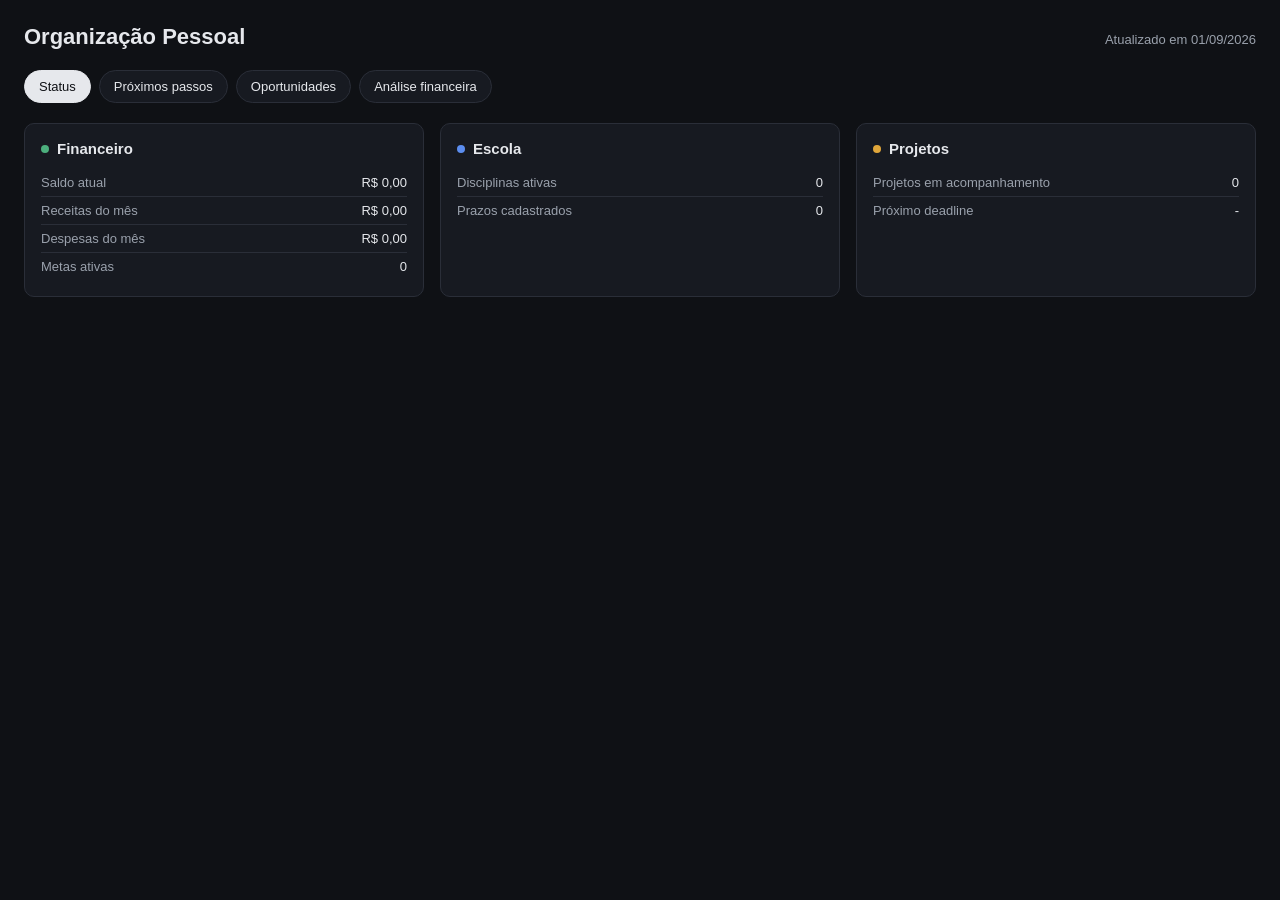
==== dashboard/index.html @ d6a21f71 "Add agente de organização pessoal (CLAUDE.md + dashboard estático) Cria as instruções do agente (fin" ====
<!doctype html>
<html lang="pt-BR">
<head>
  <meta charset="utf-8" />
  <meta name="viewport" content="width=device-width, initial-scale=1" />
  <title>Organização Pessoal - Luiz</title>
  <link rel="stylesheet" href="style.css" />
</head>
<body>
  <header>
    <h1>Organização Pessoal</h1>
    <div class="updated" id="updated"></div>
  </header>

  <nav id="views">
    <button data-view="status" class="active">Status</button>
    <button data-view="proximos">Próximos passos</button>
    <button data-view="oportunidades">Oportunidades</button>
    <button data-view="financeiro">Análise financeira</button>
  </nav>

  <div class="alerts" id="alerts"></div>
  <div id="content"></div>

  <script src="data.js"></script>
  <script src="app.js"></script>
</body>
</html>
---- dashboard/style.css ----
:root {
  --bg: #0f1115;
  --panel: #171a21;
  --panel-border: #2a2e38;
  --text: #e6e8ec;
  --text-dim: #9aa1ac;
  --accent-financeiro: #4caf7d;
  --accent-escola: #5b8def;
  --accent-projetos: #e0a63a;
  --accent-alert: #e05a4e;
  --radius: 10px;
}

* {
  box-sizing: border-box;
}

body {
  margin: 0;
  font-family: -apple-system, BlinkMacSystemFont, "Segoe UI", Roboto, sans-serif;
  background: var(--bg);
  color: var(--text);
  padding: 24px;
}

header {
  display: flex;
  justify-content: space-between;
  align-items: baseline;
  flex-wrap: wrap;
  gap: 12px;
  margin-bottom: 20px;
}

header h1 {
  margin: 0;
  font-size: 22px;
}

header .updated {
  color: var(--text-dim);
  font-size: 13px;
}

nav {
  display: flex;
  gap: 8px;
  margin-bottom: 20px;
  flex-wrap: wrap;
}

nav button {
  background: var(--panel);
  border: 1px solid var(--panel-border);
  color: var(--text);
  padding: 8px 14px;
  border-radius: 999px;
  cursor: pointer;
  font-size: 13px;
}

nav button.active {
  background: var(--text);
  color: var(--bg);
  border-color: var(--text);
}

.alerts {
  margin-bottom: 20px;
}

.alert {
  background: rgba(224, 90, 78, 0.12);
  border: 1px solid var(--accent-alert);
  color: var(--text);
  border-radius: var(--radius);
  padding: 10px 14px;
  margin-bottom: 8px;
  font-size: 14px;
}

.grid {
  display: grid;
  grid-template-columns: repeat(auto-fit, minmax(280px, 1fr));
  gap: 16px;
}

.card {
  background: var(--panel);
  border: 1px solid var(--panel-border);
  border-radius: var(--radius);
  padding: 16px;
}

.card h2 {
  margin: 0 0 12px;
  font-size: 15px;
  display: flex;
  align-items: center;
  gap: 8px;
}

.dot {
  width: 8px;
  height: 8px;
  border-radius: 50%;
  display: inline-block;
}

.dot.financeiro { background: var(--accent-financeiro); }
.dot.escola { background: var(--accent-escola); }
.dot.projetos { background: var(--accent-projetos); }

.stat-row {
  display: flex;
  justify-content: space-between;
  font-size: 13px;
  padding: 6px 0;
  border-bottom: 1px solid var(--panel-border);
}

.stat-row:last-child {
  border-bottom: none;
}

.stat-row .label {
  color: var(--text-dim);
}

.bar-bg {
  background: var(--panel-border);
  border-radius: 6px;
  height: 8px;
  overflow: hidden;
  margin-top: 6px;
}

.bar-fill {
  height: 100%;
  border-radius: 6px;
}

.bar-fill.financeiro { background: var(--accent-financeiro); }
.bar-fill.escola { background: var(--accent-escola); }
.bar-fill.projetos { background: var(--accent-projetos); }

.empty {
  color: var(--text-dim);
  font-size: 13px;
  font-style: italic;
}

.list {
  list-style: none;
  margin: 0;
  padding: 0;
}

.list li {
  font-size: 13px;
  padding: 6px 0;
  border-bottom: 1px solid var(--panel-border);
  display: flex;
  justify-content: space-between;
  gap: 8px;
}

.list li:last-child {
  border-bottom: none;
}

.list li .date {
  color: var(--text-dim);
  white-space: nowrap;
}

.badge {
  font-size: 11px;
  padding: 2px 8px;
  border-radius: 999px;
  background: var(--panel-border);
  color: var(--text-dim);
}
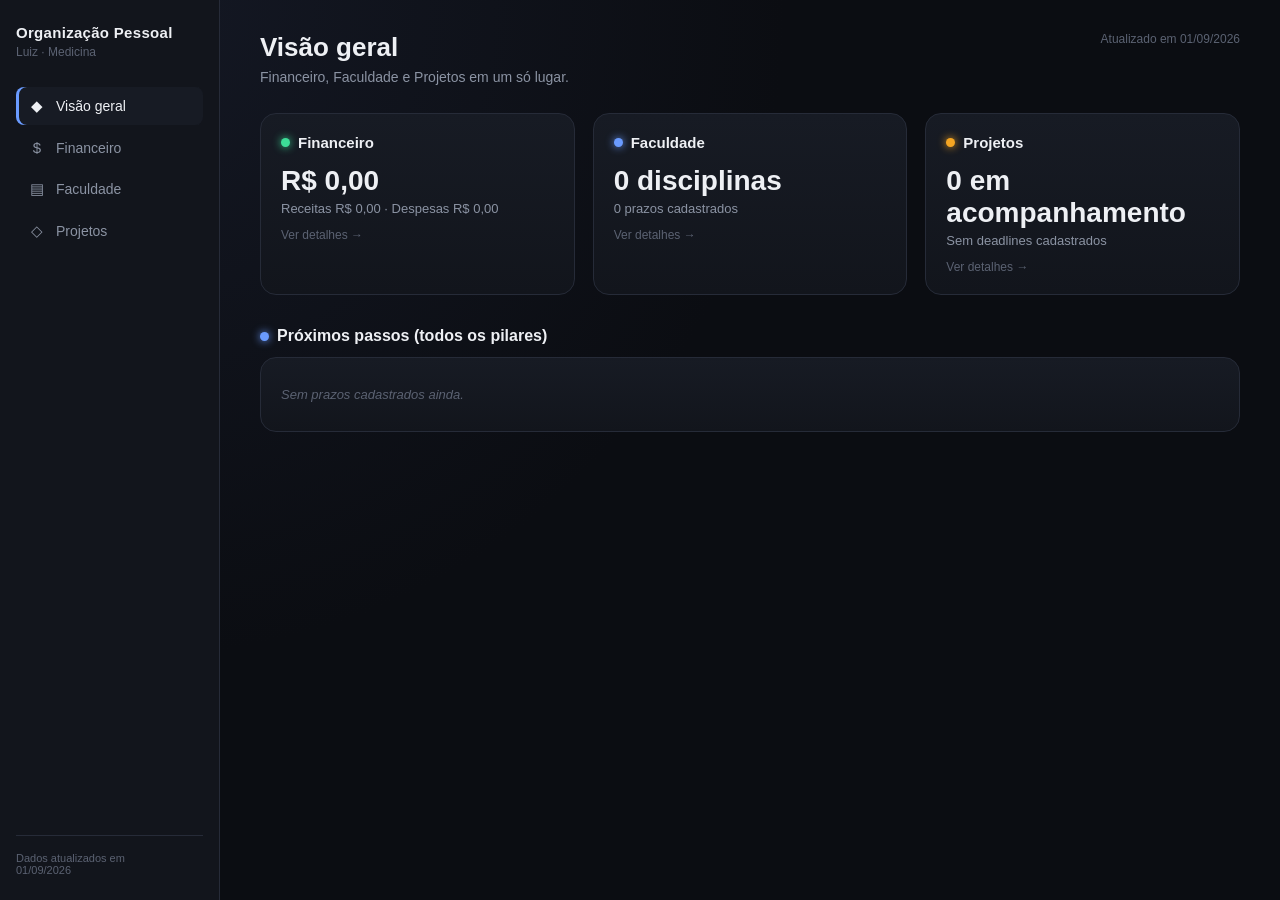
==== commit fe40a231: "Reformular dashboard: multi-página, planilha financeira e integração Google - Renomeia pilar "Escola" ====
--- a/dashboard/index.html
+++ b/dashboard/index.html
@@ -4,25 +4,96 @@
   <meta charset="utf-8" />
   <meta name="viewport" content="width=device-width, initial-scale=1" />
   <title>Organização Pessoal - Luiz</title>
-  <link rel="stylesheet" href="style.css" />
+  <link rel="stylesheet" href="shared.css" />
 </head>
 <body>
-  <header>
-    <h1>Organização Pessoal</h1>
-    <div class="updated" id="updated"></div>
-  </header>
+  <nav class="sidebar" id="sidebar"></nav>
 
-  <nav id="views">
-    <button data-view="status" class="active">Status</button>
-    <button data-view="proximos">Próximos passos</button>
-    <button data-view="oportunidades">Oportunidades</button>
-    <button data-view="financeiro">Análise financeira</button>
-  </nav>
+  <main class="main">
+    <div class="page-header">
+      <div>
+        <h1>Visão geral</h1>
+        <p class="subtitle">Financeiro, Faculdade e Projetos em um só lugar.</p>
+      </div>
+      <div class="updated" id="updated"></div>
+    </div>
 
-  <div class="alerts" id="alerts"></div>
-  <div id="content"></div>
+    <div id="alerts"></div>
+
+    <div class="grid" id="link-cards"></div>
+
+    <div class="section" style="margin-top:32px;">
+      <div class="section-title"><span class="dot faculdade"></span>Próximos passos (todos os pilares)</div>
+      <div class="card">
+        <ul class="list" id="proximos-list"></ul>
+      </div>
+    </div>
+  </main>
 
   <script src="data.js"></script>
-  <script src="app.js"></script>
+  <script src="shared.js"></script>
+  <script>
+    renderSidebar("home");
+    document.getElementById("updated").textContent = `Atualizado em ${formatDate(DATA.atualizadoEm)}`;
+    renderAlerts("alerts");
+
+    const receitas = sum(DATA.financeiro.receitasMes, "valor");
+    const despesas = sum(DATA.financeiro.despesasMes, "valor");
+    const proximoDeadlineProjeto = DATA.projetos
+      .filter((p) => p.deadline)
+      .sort((a, b) => a.deadline.localeCompare(b.deadline))[0];
+
+    const cards = [
+      {
+        href: "financeiro.html",
+        dot: "financeiro",
+        title: "Financeiro",
+        stat: formatCurrency(DATA.financeiro.saldoAtual),
+        detail: `Receitas ${formatCurrency(receitas)} · Despesas ${formatCurrency(despesas)}`,
+      },
+      {
+        href: "faculdade.html",
+        dot: "faculdade",
+        title: "Faculdade",
+        stat: `${DATA.faculdade.disciplinas.length} disciplinas`,
+        detail: `${DATA.faculdade.prazos.length} prazos cadastrados`,
+      },
+      {
+        href: "projetos.html",
+        dot: "projetos",
+        title: "Projetos",
+        stat: `${DATA.projetos.length} em acompanhamento`,
+        detail: proximoDeadlineProjeto
+          ? `Próximo deadline: ${formatDate(proximoDeadlineProjeto.deadline)}`
+          : "Sem deadlines cadastrados",
+      },
+    ];
+
+    const grid = document.getElementById("link-cards");
+    cards.forEach((c) => {
+      const a = document.createElement("a");
+      a.href = c.href;
+      a.className = "card link-card";
+      a.innerHTML = `
+        <h2><span class="dot ${c.dot}"></span>${c.title}</h2>
+        <div class="big-stat">${c.stat}</div>
+        <div class="stat-row" style="border:none; padding:0;"><span class="label">${c.detail}</span></div>
+        <div class="go" style="margin-top:12px;">Ver detalhes →</div>
+      `;
+      grid.appendChild(a);
+    });
+
+    const proximosList = document.getElementById("proximos-list");
+    const proximos = collectDeadlines();
+    if (proximos.length === 0) {
+      proximosList.innerHTML = `<li class="empty">Sem prazos cadastrados ainda.</li>`;
+    } else {
+      proximos.slice(0, 8).forEach((item) => {
+        const li = document.createElement("li");
+        li.innerHTML = `<span><span class="badge ${item.area}">${item.area}</span> ${item.desc}</span><span class="date">${formatDate(item.data)}</span>`;
+        proximosList.appendChild(li);
+      });
+    }
+  </script>
 </body>
 </html>
--- a/dashboard/shared.css
+++ b/dashboard/shared.css
@@ -0,0 +1,454 @@
+:root {
+  --bg: #0b0d12;
+  --bg-elevated: #12151c;
+  --panel: #171b24;
+  --panel-hover: #1d222d;
+  --border: #262b38;
+  --text: #eef0f4;
+  --text-dim: #8b93a3;
+  --text-faint: #5b6272;
+
+  --financeiro: #3ddc97;
+  --financeiro-soft: rgba(61, 220, 151, 0.12);
+  --faculdade: #6a9bff;
+  --faculdade-soft: rgba(106, 155, 255, 0.12);
+  --projetos: #f5a623;
+  --projetos-soft: rgba(245, 166, 35, 0.12);
+  --alert: #ff6b6b;
+  --alert-soft: rgba(255, 107, 107, 0.12);
+
+  --radius-lg: 16px;
+  --radius-md: 12px;
+  --radius-sm: 8px;
+  --sidebar-w: 220px;
+}
+
+* {
+  box-sizing: border-box;
+}
+
+html, body {
+  margin: 0;
+  padding: 0;
+}
+
+body {
+  font-family: "Inter", -apple-system, BlinkMacSystemFont, "Segoe UI", Roboto, sans-serif;
+  background: radial-gradient(circle at 10% 0%, #141824 0%, var(--bg) 45%);
+  color: var(--text);
+  min-height: 100vh;
+  display: flex;
+}
+
+/* Sidebar */
+.sidebar {
+  width: var(--sidebar-w);
+  flex-shrink: 0;
+  background: var(--bg-elevated);
+  border-right: 1px solid var(--border);
+  padding: 24px 16px;
+  position: sticky;
+  top: 0;
+  height: 100vh;
+  display: flex;
+  flex-direction: column;
+}
+
+.brand {
+  font-size: 15px;
+  font-weight: 700;
+  letter-spacing: 0.02em;
+  margin-bottom: 4px;
+}
+
+.brand-sub {
+  font-size: 12px;
+  color: var(--text-faint);
+  margin-bottom: 28px;
+}
+
+.nav-item {
+  display: flex;
+  align-items: center;
+  gap: 10px;
+  padding: 10px 12px;
+  border-radius: var(--radius-sm);
+  color: var(--text-dim);
+  text-decoration: none;
+  font-size: 14px;
+  font-weight: 500;
+  margin-bottom: 4px;
+  transition: background 0.15s, color 0.15s;
+}
+
+.nav-item:hover {
+  background: var(--panel-hover);
+  color: var(--text);
+}
+
+.nav-item.active {
+  background: var(--panel);
+  color: var(--text);
+  box-shadow: inset 3px 0 0 var(--accent, var(--faculdade));
+}
+
+.nav-icon {
+  width: 18px;
+  text-align: center;
+  font-size: 15px;
+}
+
+.sidebar-footer {
+  margin-top: auto;
+  font-size: 11px;
+  color: var(--text-faint);
+  padding-top: 16px;
+  border-top: 1px solid var(--border);
+}
+
+/* Main content */
+.main {
+  flex: 1;
+  padding: 32px 40px;
+  max-width: 1200px;
+}
+
+.page-header {
+  display: flex;
+  justify-content: space-between;
+  align-items: flex-start;
+  flex-wrap: wrap;
+  gap: 12px;
+  margin-bottom: 28px;
+}
+
+.page-header h1 {
+  margin: 0 0 6px;
+  font-size: 26px;
+  font-weight: 700;
+}
+
+.page-header .subtitle {
+  color: var(--text-dim);
+  font-size: 14px;
+  margin: 0;
+}
+
+.updated {
+  color: var(--text-faint);
+  font-size: 12px;
+}
+
+/* Alerts */
+.alert {
+  background: var(--alert-soft);
+  border: 1px solid var(--alert);
+  color: var(--text);
+  border-radius: var(--radius-md);
+  padding: 12px 16px;
+  margin-bottom: 10px;
+  font-size: 14px;
+  display: flex;
+  align-items: center;
+  gap: 8px;
+}
+
+/* Grid & Cards */
+.grid {
+  display: grid;
+  grid-template-columns: repeat(auto-fit, minmax(280px, 1fr));
+  gap: 18px;
+}
+
+.card {
+  background: linear-gradient(180deg, var(--panel) 0%, var(--bg-elevated) 100%);
+  border: 1px solid var(--border);
+  border-radius: var(--radius-lg);
+  padding: 20px;
+}
+
+.card h2 {
+  margin: 0 0 14px;
+  font-size: 15px;
+  font-weight: 600;
+  display: flex;
+  align-items: center;
+  gap: 8px;
+}
+
+.dot {
+  width: 9px;
+  height: 9px;
+  border-radius: 50%;
+  display: inline-block;
+  box-shadow: 0 0 8px currentColor;
+}
+
+.dot.financeiro { background: var(--financeiro); color: var(--financeiro); }
+.dot.faculdade { background: var(--faculdade); color: var(--faculdade); }
+.dot.projetos { background: var(--projetos); color: var(--projetos); }
+
+/* Link card (home page area shortcuts) */
+.link-card {
+  display: block;
+  text-decoration: none;
+  color: inherit;
+  transition: transform 0.15s, border-color 0.15s;
+}
+
+.link-card:hover {
+  transform: translateY(-2px);
+  border-color: var(--text-faint);
+}
+
+.link-card .big-stat {
+  font-size: 28px;
+  font-weight: 700;
+  margin: 4px 0;
+}
+
+.link-card .go {
+  font-size: 12px;
+  color: var(--text-faint);
+}
+
+/* Rows / stats */
+.stat-row {
+  display: flex;
+  justify-content: space-between;
+  font-size: 13px;
+  padding: 8px 0;
+  border-bottom: 1px solid var(--border);
+}
+
+.stat-row:last-child {
+  border-bottom: none;
+}
+
+.stat-row .label {
+  color: var(--text-dim);
+}
+
+.stat-row .value {
+  font-weight: 600;
+}
+
+.bar-bg {
+  background: var(--border);
+  border-radius: 6px;
+  height: 8px;
+  overflow: hidden;
+  margin-top: 6px;
+}
+
+.bar-fill {
+  height: 100%;
+  border-radius: 6px;
+}
+
+.bar-fill.financeiro { background: var(--financeiro); }
+.bar-fill.faculdade { background: var(--faculdade); }
+.bar-fill.projetos { background: var(--projetos); }
+
+.empty {
+  color: var(--text-faint);
+  font-size: 13px;
+  font-style: italic;
+  padding: 8px 0;
+}
+
+.list {
+  list-style: none;
+  margin: 0;
+  padding: 0;
+}
+
+.list li {
+  font-size: 13px;
+  padding: 9px 0;
+  border-bottom: 1px solid var(--border);
+  display: flex;
+  justify-content: space-between;
+  align-items: center;
+  gap: 8px;
+}
+
+.list li:last-child {
+  border-bottom: none;
+}
+
+.list li .date {
+  color: var(--text-faint);
+  white-space: nowrap;
+  font-size: 12px;
+}
+
+.badge {
+  font-size: 10px;
+  padding: 3px 9px;
+  border-radius: 999px;
+  background: var(--border);
+  color: var(--text-dim);
+  font-weight: 600;
+  text-transform: uppercase;
+  letter-spacing: 0.03em;
+}
+
+.badge.financeiro { background: var(--financeiro-soft); color: var(--financeiro); }
+.badge.faculdade { background: var(--faculdade-soft); color: var(--faculdade); }
+.badge.projetos { background: var(--projetos-soft); color: var(--projetos); }
+
+/* Buttons */
+.btn {
+  border: 1px solid var(--border);
+  background: var(--panel);
+  color: var(--text);
+  padding: 8px 14px;
+  border-radius: var(--radius-sm);
+  font-size: 13px;
+  font-weight: 600;
+  cursor: pointer;
+  transition: background 0.15s;
+}
+
+.btn:hover {
+  background: var(--panel-hover);
+}
+
+.btn.primary {
+  background: var(--faculdade);
+  border-color: var(--faculdade);
+  color: #0b0d12;
+}
+
+.btn.primary:hover {
+  filter: brightness(1.08);
+}
+
+.btn.danger {
+  color: var(--alert);
+  border-color: var(--alert);
+  background: transparent;
+}
+
+.btn-row {
+  display: flex;
+  gap: 8px;
+  flex-wrap: wrap;
+  margin-bottom: 16px;
+}
+
+/* Table (planilha) */
+.table-wrap {
+  overflow-x: auto;
+  border: 1px solid var(--border);
+  border-radius: var(--radius-md);
+}
+
+table.sheet {
+  width: 100%;
+  border-collapse: collapse;
+  font-size: 13px;
+}
+
+table.sheet th {
+  text-align: left;
+  background: var(--bg-elevated);
+  color: var(--text-dim);
+  font-weight: 600;
+  padding: 10px 12px;
+  border-bottom: 1px solid var(--border);
+  white-space: nowrap;
+}
+
+table.sheet td {
+  padding: 6px 8px;
+  border-bottom: 1px solid var(--border);
+  vertical-align: middle;
+}
+
+table.sheet tr:last-child td {
+  border-bottom: none;
+}
+
+table.sheet input,
+table.sheet select {
+  width: 100%;
+  min-width: 100px;
+  background: transparent;
+  border: 1px solid transparent;
+  color: var(--text);
+  padding: 6px 8px;
+  border-radius: var(--radius-sm);
+  font-size: 13px;
+  font-family: inherit;
+}
+
+table.sheet td:nth-child(1) input { min-width: 130px; }
+table.sheet td:nth-child(7) input { min-width: 90px; }
+
+table.sheet input:hover,
+table.sheet select:hover,
+table.sheet input:focus,
+table.sheet select:focus {
+  border-color: var(--border);
+  background: var(--bg-elevated);
+  outline: none;
+}
+
+.row-remove {
+  background: none;
+  border: none;
+  color: var(--text-faint);
+  cursor: pointer;
+  font-size: 15px;
+  padding: 4px 8px;
+}
+
+.row-remove:hover {
+  color: var(--alert);
+}
+
+.totals-row td {
+  font-weight: 700;
+  background: var(--bg-elevated);
+}
+
+.section {
+  margin-bottom: 32px;
+}
+
+.section-title {
+  font-size: 16px;
+  font-weight: 700;
+  margin: 0 0 12px;
+  display: flex;
+  align-items: center;
+  gap: 8px;
+}
+
+.two-col {
+  display: grid;
+  grid-template-columns: 1fr 1fr;
+  gap: 18px;
+}
+
+@media (max-width: 900px) {
+  .two-col { grid-template-columns: 1fr; }
+  body { flex-direction: column; }
+  .sidebar { width: 100%; height: auto; position: relative; }
+  .main { padding: 20px; }
+}
+
+.google-status {
+  font-size: 12px;
+  color: var(--text-faint);
+  display: flex;
+  align-items: center;
+  gap: 6px;
+  margin-bottom: 12px;
+}
+
+.google-status.connected {
+  color: var(--financeiro);
+}
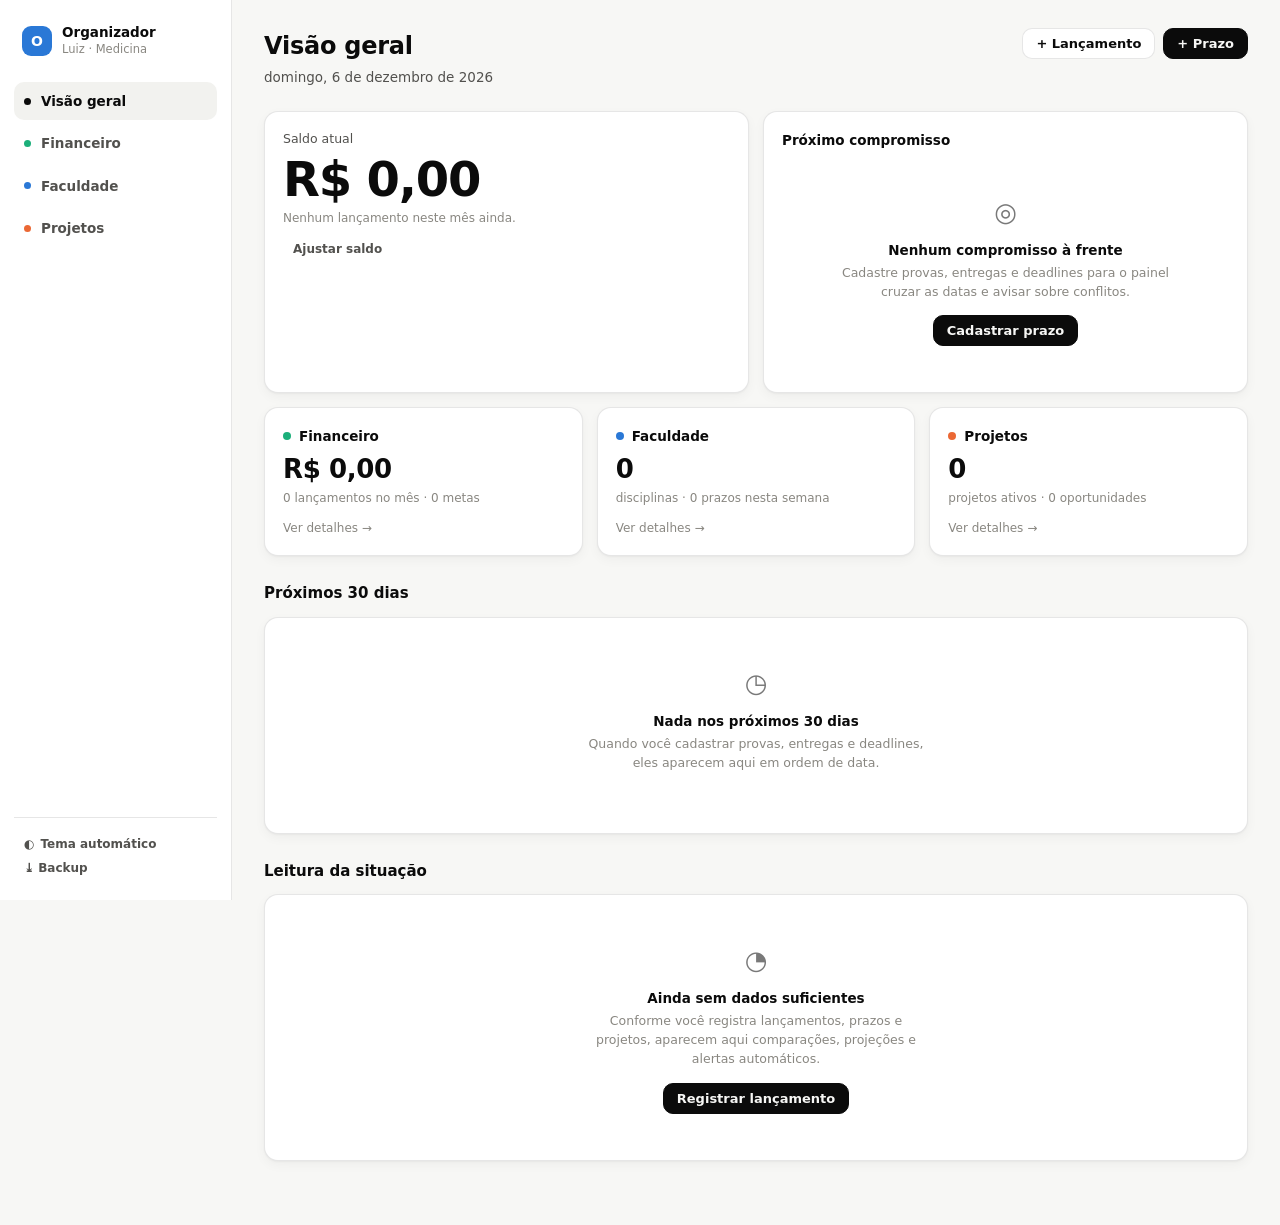
==== commit 9d2273c3: "Repaginar o painel: cadastro pela interface, novo visual e alertas automáticos O painel exigia edita" ====
--- a/dashboard/index.html
+++ b/dashboard/index.html
@@ -3,97 +3,66 @@
 <head>
   <meta charset="utf-8" />
   <meta name="viewport" content="width=device-width, initial-scale=1" />
-  <title>Organização Pessoal - Luiz</title>
-  <link rel="stylesheet" href="shared.css" />
+  <title>Visão geral · Organizador</title>
+  <link rel="stylesheet" href="theme.css" />
 </head>
 <body>
-  <nav class="sidebar" id="sidebar"></nav>
+  <div class="app">
+    <nav class="sidebar" id="sidebar"></nav>
+    <main class="main">
+      <div class="wrap">
+        <header class="topbar">
+          <div>
+            <h1>Visão geral</h1>
+            <p class="sub" id="sub-hoje"></p>
+          </div>
+          <div class="topbar-actions">
+            <button class="btn" id="btn-lancamento">+ Lançamento</button>
+            <button class="btn primary" id="btn-prazo">+ Prazo</button>
+          </div>
+        </header>
 
-  <main class="main">
-    <div class="page-header">
-      <div>
-        <h1>Visão geral</h1>
-        <p class="subtitle">Financeiro, Faculdade e Projetos em um só lugar.</p>
+        <div id="avisos"></div>
+
+        <div class="grid g2" style="margin-bottom:14px;">
+          <section class="card">
+            <div class="stat-label">Saldo atual</div>
+            <div class="hero-value num" id="hero-saldo">—</div>
+            <div class="stat-sub" id="hero-detalhe"></div>
+            <button class="btn ghost sm" id="btn-saldo" style="margin-top:10px;">Ajustar saldo</button>
+          </section>
+
+          <section class="card">
+            <div class="card-head">
+              <h2 class="card-title">Próximo compromisso</h2>
+            </div>
+            <div id="proximo"></div>
+          </section>
+        </div>
+
+        <div class="grid g3" id="pilares"></div>
+
+        <section class="section">
+          <div class="section-head">
+            <h2 class="section-title">Próximos 30 dias</h2>
+            <span class="card-note" id="agenda-resumo"></span>
+          </div>
+          <div class="card"><div id="agenda"></div></div>
+        </section>
+
+        <section class="section">
+          <div class="section-head">
+            <h2 class="section-title">Leitura da situação</h2>
+          </div>
+          <div class="grid g-auto" id="insights"></div>
+        </section>
       </div>
-      <div class="updated" id="updated"></div>
-    </div>
-
-    <div id="alerts"></div>
-
-    <div class="grid" id="link-cards"></div>
-
-    <div class="section" style="margin-top:32px;">
-      <div class="section-title"><span class="dot faculdade"></span>Próximos passos (todos os pilares)</div>
-      <div class="card">
-        <ul class="list" id="proximos-list"></ul>
-      </div>
-    </div>
-  </main>
+    </main>
+  </div>
 
   <script src="data.js"></script>
-  <script src="shared.js"></script>
-  <script>
-    renderSidebar("home");
-    document.getElementById("updated").textContent = `Atualizado em ${formatDate(DATA.atualizadoEm)}`;
-    renderAlerts("alerts");
-
-    const receitas = sum(DATA.financeiro.receitasMes, "valor");
-    const despesas = sum(DATA.financeiro.despesasMes, "valor");
-    const proximoDeadlineProjeto = DATA.projetos
-      .filter((p) => p.deadline)
-      .sort((a, b) => a.deadline.localeCompare(b.deadline))[0];
-
-    const cards = [
-      {
-        href: "financeiro.html",
-        dot: "financeiro",
-        title: "Financeiro",
-        stat: formatCurrency(DATA.financeiro.saldoAtual),
-        detail: `Receitas ${formatCurrency(receitas)} · Despesas ${formatCurrency(despesas)}`,
-      },
-      {
-        href: "faculdade.html",
-        dot: "faculdade",
-        title: "Faculdade",
-        stat: `${DATA.faculdade.disciplinas.length} disciplinas`,
-        detail: `${DATA.faculdade.prazos.length} prazos cadastrados`,
-      },
-      {
-        href: "projetos.html",
-        dot: "projetos",
-        title: "Projetos",
-        stat: `${DATA.projetos.length} em acompanhamento`,
-        detail: proximoDeadlineProjeto
-          ? `Próximo deadline: ${formatDate(proximoDeadlineProjeto.deadline)}`
-          : "Sem deadlines cadastrados",
-      },
-    ];
-
-    const grid = document.getElementById("link-cards");
-    cards.forEach((c) => {
-      const a = document.createElement("a");
-      a.href = c.href;
-      a.className = "card link-card";
-      a.innerHTML = `
-        <h2><span class="dot ${c.dot}"></span>${c.title}</h2>
-        <div class="big-stat">${c.stat}</div>
-        <div class="stat-row" style="border:none; padding:0;"><span class="label">${c.detail}</span></div>
-        <div class="go" style="margin-top:12px;">Ver detalhes →</div>
-      `;
-      grid.appendChild(a);
-    });
-
-    const proximosList = document.getElementById("proximos-list");
-    const proximos = collectDeadlines();
-    if (proximos.length === 0) {
-      proximosList.innerHTML = `<li class="empty">Sem prazos cadastrados ainda.</li>`;
-    } else {
-      proximos.slice(0, 8).forEach((item) => {
-        const li = document.createElement("li");
-        li.innerHTML = `<span><span class="badge ${item.area}">${item.area}</span> ${item.desc}</span><span class="date">${formatDate(item.data)}</span>`;
-        proximosList.appendChild(li);
-      });
-    }
-  </script>
+  <script src="store.js"></script>
+  <script src="ui.js"></script>
+  <script src="home.js"></script>
 </body>
 </html>
--- a/dashboard/theme.css
+++ b/dashboard/theme.css
@@ -0,0 +1,641 @@
+/* ===========================================================================
+   Organizador Pessoal — design system
+   Tema claro por padrão, escuro via [data-theme="dark"] ou preferência do SO.
+   Cores de dados: paleta categórica validada (CVD-safe) — ver README.
+   =========================================================================== */
+
+:root {
+  color-scheme: light;
+
+  /* Superfícies e tinta */
+  --page: #f7f7f5;
+  --surface: #ffffff;
+  --surface-2: #f2f2ef;
+  --surface-3: #ebebe7;
+  --border: rgba(11, 11, 11, 0.10);
+  --border-strong: rgba(11, 11, 11, 0.18);
+  --ink: #0b0b0b;
+  --ink-2: #52514e;
+  --ink-muted: #898781;
+
+  /* Séries categóricas (identidade dos pilares) */
+  --s-faculdade: #2a78d6;
+  --s-projetos: #eb6834;
+  --s-financeiro: #1baf7a;
+  --s-faculdade-wash: rgba(42, 120, 214, 0.10);
+  --s-projetos-wash: rgba(235, 104, 52, 0.10);
+  --s-financeiro-wash: rgba(27, 175, 122, 0.10);
+
+  /* Status (reservado — nunca usado como série) */
+  --st-good: #0ca30c;
+  --st-warning: #fab219;
+  --st-serious: #ec835a;
+  --st-critical: #d03b3b;
+  --st-good-wash: rgba(12, 163, 12, 0.10);
+  --st-warning-wash: rgba(250, 178, 25, 0.14);
+  --st-critical-wash: rgba(208, 59, 59, 0.10);
+  --success-text: #006300;
+
+  /* Chrome de gráfico */
+  --grid: #e1e0d9;
+  --axis: #c3c2b7;
+  --track: #e8e8e4;
+
+  --r-lg: 14px;
+  --r-md: 10px;
+  --r-sm: 7px;
+  --shadow: 0 1px 2px rgba(11, 11, 11, 0.04), 0 4px 12px rgba(11, 11, 11, 0.04);
+  --shadow-pop: 0 8px 32px rgba(11, 11, 11, 0.16);
+  --sidebar-w: 232px;
+  --font: system-ui, -apple-system, "Segoe UI", Roboto, sans-serif;
+}
+
+@media (prefers-color-scheme: dark) {
+  :root:where(:not([data-theme="light"])) {
+    color-scheme: dark;
+    --page: #0e0f11;
+    --surface: #161719;
+    --surface-2: #1d1f22;
+    --surface-3: #24262a;
+    --border: rgba(255, 255, 255, 0.10);
+    --border-strong: rgba(255, 255, 255, 0.20);
+    --ink: #ffffff;
+    --ink-2: #c3c2b7;
+    --ink-muted: #898781;
+
+    --s-faculdade: #3987e5;
+    --s-projetos: #d95926;
+    --s-financeiro: #199e70;
+    --s-faculdade-wash: rgba(57, 135, 229, 0.16);
+    --s-projetos-wash: rgba(217, 89, 38, 0.16);
+    --s-financeiro-wash: rgba(25, 158, 112, 0.16);
+
+    --st-good-wash: rgba(12, 163, 12, 0.16);
+    --st-warning-wash: rgba(250, 178, 25, 0.16);
+    --st-critical-wash: rgba(208, 59, 59, 0.16);
+    --success-text: #0ca30c;
+
+    --grid: #2c2c2a;
+    --axis: #383835;
+    --track: #26282b;
+    --shadow: 0 1px 2px rgba(0, 0, 0, 0.3), 0 4px 12px rgba(0, 0, 0, 0.24);
+    --shadow-pop: 0 8px 32px rgba(0, 0, 0, 0.5);
+  }
+}
+
+:root[data-theme="dark"] {
+  color-scheme: dark;
+  --page: #0e0f11;
+  --surface: #161719;
+  --surface-2: #1d1f22;
+  --surface-3: #24262a;
+  --border: rgba(255, 255, 255, 0.10);
+  --border-strong: rgba(255, 255, 255, 0.20);
+  --ink: #ffffff;
+  --ink-2: #c3c2b7;
+  --ink-muted: #898781;
+
+  --s-faculdade: #3987e5;
+  --s-projetos: #d95926;
+  --s-financeiro: #199e70;
+  --s-faculdade-wash: rgba(57, 135, 229, 0.16);
+  --s-projetos-wash: rgba(217, 89, 38, 0.16);
+  --s-financeiro-wash: rgba(25, 158, 112, 0.16);
+
+  --st-good-wash: rgba(12, 163, 12, 0.16);
+  --st-warning-wash: rgba(250, 178, 25, 0.16);
+  --st-critical-wash: rgba(208, 59, 59, 0.16);
+  --success-text: #0ca30c;
+
+  --grid: #2c2c2a;
+  --axis: #383835;
+  --track: #26282b;
+  --shadow: 0 1px 2px rgba(0, 0, 0, 0.3), 0 4px 12px rgba(0, 0, 0, 0.24);
+  --shadow-pop: 0 8px 32px rgba(0, 0, 0, 0.5);
+}
+
+* { box-sizing: border-box; }
+
+html, body { margin: 0; padding: 0; }
+
+body {
+  font-family: var(--font);
+  background: var(--page);
+  color: var(--ink);
+  min-height: 100vh;
+  font-size: 14px;
+  line-height: 1.5;
+  -webkit-font-smoothing: antialiased;
+}
+
+a { color: inherit; }
+
+.app { display: flex; min-height: 100vh; }
+
+/* ------------------------------- Sidebar -------------------------------- */
+
+.sidebar {
+  width: var(--sidebar-w);
+  flex-shrink: 0;
+  background: var(--surface);
+  border-right: 1px solid var(--border);
+  padding: 20px 14px;
+  position: sticky;
+  top: 0;
+  height: 100vh;
+  display: flex;
+  flex-direction: column;
+  gap: 4px;
+}
+
+.brand {
+  display: flex;
+  align-items: center;
+  gap: 10px;
+  padding: 4px 8px 20px;
+}
+
+.brand-mark {
+  width: 30px;
+  height: 30px;
+  border-radius: 9px;
+  background: var(--s-faculdade);
+  color: #fff;
+  display: grid;
+  place-items: center;
+  font-weight: 700;
+  font-size: 14px;
+  flex-shrink: 0;
+}
+
+.brand-name { font-size: 13.5px; font-weight: 650; line-height: 1.25; }
+.brand-sub { font-size: 11.5px; color: var(--ink-muted); }
+
+.nav-item {
+  display: flex;
+  align-items: center;
+  gap: 10px;
+  padding: 9px 10px;
+  border-radius: var(--r-md);
+  color: var(--ink-2);
+  text-decoration: none;
+  font-size: 13.5px;
+  font-weight: 550;
+  transition: background 0.12s, color 0.12s;
+}
+
+.nav-item:hover { background: var(--surface-2); color: var(--ink); }
+
+.nav-item.active { background: var(--surface-2); color: var(--ink); font-weight: 650; }
+
+.nav-swatch {
+  width: 7px;
+  height: 7px;
+  border-radius: 50%;
+  background: var(--ink-muted);
+  flex-shrink: 0;
+}
+
+.nav-item.active .nav-swatch { background: var(--accent, var(--ink)); }
+.nav-swatch.faculdade { background: var(--s-faculdade); }
+.nav-swatch.projetos { background: var(--s-projetos); }
+.nav-swatch.financeiro { background: var(--s-financeiro); }
+
+.nav-count {
+  margin-left: auto;
+  font-size: 11px;
+  font-weight: 650;
+  color: var(--ink-muted);
+  background: var(--surface-3);
+  border-radius: 999px;
+  padding: 1px 7px;
+  font-variant-numeric: tabular-nums;
+}
+
+.nav-count.alert { background: var(--st-critical-wash); color: var(--st-critical); }
+
+.sidebar-foot { margin-top: auto; padding-top: 14px; border-top: 1px solid var(--border); }
+
+/* -------------------------------- Main ---------------------------------- */
+
+.main { flex: 1; min-width: 0; padding: 28px 32px 64px; }
+.wrap { max-width: 1160px; margin: 0 auto; }
+
+.topbar {
+  display: flex;
+  justify-content: space-between;
+  align-items: flex-start;
+  gap: 16px;
+  flex-wrap: wrap;
+  margin-bottom: 24px;
+}
+
+.topbar h1 { margin: 0; font-size: 24px; font-weight: 680; letter-spacing: -0.01em; }
+.topbar .sub { margin: 3px 0 0; color: var(--ink-2); font-size: 13.5px; }
+.topbar-actions { display: flex; gap: 8px; align-items: center; flex-wrap: wrap; }
+
+/* ------------------------------- Buttons -------------------------------- */
+
+.btn {
+  border: 1px solid var(--border);
+  background: var(--surface);
+  color: var(--ink);
+  padding: 7px 13px;
+  border-radius: var(--r-md);
+  font-size: 13px;
+  font-weight: 600;
+  font-family: var(--font);
+  cursor: pointer;
+  display: inline-flex;
+  align-items: center;
+  gap: 6px;
+  transition: background 0.12s, border-color 0.12s;
+  white-space: nowrap;
+}
+
+.btn:hover { background: var(--surface-2); border-color: var(--border-strong); }
+
+.btn.primary { background: var(--ink); color: var(--page); border-color: var(--ink); }
+.btn.primary:hover { opacity: 0.88; background: var(--ink); }
+
+.btn.ghost { background: transparent; border-color: transparent; color: var(--ink-2); }
+.btn.ghost:hover { background: var(--surface-2); color: var(--ink); }
+
+.btn.danger { color: var(--st-critical); border-color: var(--border); background: transparent; }
+.btn.danger:hover { background: var(--st-critical-wash); border-color: var(--st-critical); }
+
+.btn.sm { padding: 4px 9px; font-size: 12px; }
+.btn.icon { padding: 6px 8px; }
+.btn:disabled { opacity: 0.45; cursor: not-allowed; }
+
+/* -------------------------------- Cards --------------------------------- */
+
+.grid { display: grid; gap: 14px; }
+.g2 { grid-template-columns: repeat(2, minmax(0, 1fr)); }
+.g3 { grid-template-columns: repeat(3, minmax(0, 1fr)); }
+.g4 { grid-template-columns: repeat(4, minmax(0, 1fr)); }
+.g-auto { grid-template-columns: repeat(auto-fit, minmax(260px, 1fr)); }
+
+.card {
+  background: var(--surface);
+  border: 1px solid var(--border);
+  border-radius: var(--r-lg);
+  padding: 18px;
+  box-shadow: var(--shadow);
+  min-width: 0;
+}
+
+.card-head {
+  display: flex;
+  justify-content: space-between;
+  align-items: center;
+  gap: 10px;
+  margin-bottom: 14px;
+}
+
+.card-title { font-size: 13.5px; font-weight: 650; display: flex; align-items: center; gap: 8px; margin: 0; }
+.card-note { font-size: 12px; color: var(--ink-muted); }
+
+.swatch { width: 8px; height: 8px; border-radius: 50%; flex-shrink: 0; }
+.swatch.faculdade { background: var(--s-faculdade); }
+.swatch.projetos { background: var(--s-projetos); }
+.swatch.financeiro { background: var(--s-financeiro); }
+
+/* Cartão clicável de pilar */
+.pillar {
+  display: block;
+  text-decoration: none;
+  color: inherit;
+  transition: border-color 0.14s, transform 0.14s, box-shadow 0.14s;
+}
+.pillar:hover { border-color: var(--border-strong); transform: translateY(-1px); box-shadow: var(--shadow-pop); }
+.pillar .arrow { color: var(--ink-muted); font-size: 12px; margin-top: 12px; }
+
+/* ------------------------- Números / stat tiles -------------------------- */
+
+.stat-label { font-size: 12.5px; color: var(--ink-2); margin-bottom: 5px; }
+.stat-value { font-size: 26px; font-weight: 670; letter-spacing: -0.015em; line-height: 1.15; }
+.hero-value { font-size: 48px; font-weight: 680; letter-spacing: -0.025em; line-height: 1.05; }
+.stat-sub { font-size: 12px; color: var(--ink-muted); margin-top: 5px; }
+
+.delta { font-size: 12px; font-weight: 620; display: inline-flex; align-items: center; gap: 3px; }
+.delta.up { color: var(--success-text); }
+.delta.down { color: var(--st-critical); }
+.delta.flat { color: var(--ink-muted); }
+
+.num { font-variant-numeric: tabular-nums; }
+
+/* -------------------------------- Listas -------------------------------- */
+
+.list { list-style: none; margin: 0; padding: 0; }
+
+.list li {
+  display: flex;
+  align-items: center;
+  gap: 10px;
+  padding: 10px 0;
+  border-bottom: 1px solid var(--border);
+  font-size: 13px;
+}
+
+.list li:last-child { border-bottom: none; }
+.list .grow { flex: 1; min-width: 0; }
+.list .title { font-weight: 550; }
+.list .meta { font-size: 12px; color: var(--ink-muted); margin-top: 1px; }
+
+.row-actions { display: flex; gap: 2px; opacity: 0; transition: opacity 0.12s; }
+.list li:hover .row-actions, .list li:focus-within .row-actions { opacity: 1; }
+@media (hover: none) { .row-actions { opacity: 1; } }
+
+/* ------------------------------- Badges --------------------------------- */
+
+.badge {
+  font-size: 11px;
+  font-weight: 620;
+  padding: 2px 8px;
+  border-radius: 999px;
+  background: var(--surface-3);
+  color: var(--ink-2);
+  white-space: nowrap;
+  display: inline-flex;
+  align-items: center;
+  gap: 4px;
+}
+
+.badge.faculdade { background: var(--s-faculdade-wash); color: var(--s-faculdade); }
+.badge.projetos { background: var(--s-projetos-wash); color: var(--s-projetos); }
+.badge.financeiro { background: var(--s-financeiro-wash); color: var(--success-text); }
+
+/* Urgência — sempre com rótulo textual, nunca só cor */
+.badge.atrasado { background: var(--st-critical-wash); color: var(--st-critical); }
+.badge.hoje { background: var(--st-critical-wash); color: var(--st-critical); }
+.badge.urgente { background: var(--st-warning-wash); color: #8a5d00; }
+.badge.proximo { background: var(--surface-3); color: var(--ink-2); }
+.badge.futuro { background: var(--surface-3); color: var(--ink-muted); }
+.badge.feito { background: var(--st-good-wash); color: var(--success-text); }
+
+:root[data-theme="dark"] .badge.urgente,
+:root:where(:not([data-theme="light"])) .badge.urgente { color: var(--st-warning); }
+@media (prefers-color-scheme: light) {
+  :root:where(:not([data-theme="dark"])) .badge.urgente { color: #8a5d00; }
+}
+
+/* ------------------------------- Avisos --------------------------------- */
+
+.notice {
+  display: flex;
+  gap: 10px;
+  align-items: flex-start;
+  padding: 12px 14px;
+  border-radius: var(--r-md);
+  font-size: 13px;
+  border: 1px solid;
+  margin-bottom: 10px;
+}
+
+.notice .ic { font-weight: 700; flex-shrink: 0; }
+.notice.critical { background: var(--st-critical-wash); border-color: var(--st-critical); }
+.notice.warning { background: var(--st-warning-wash); border-color: var(--st-warning); }
+.notice.info { background: var(--surface-2); border-color: var(--border); }
+
+/* ------------------------------ Gráficos -------------------------------- */
+
+.chart-row { display: flex; align-items: center; gap: 10px; margin-bottom: 9px; }
+.chart-row:last-child { margin-bottom: 0; }
+.chart-name { width: 120px; flex-shrink: 0; font-size: 12.5px; color: var(--ink-2); }
+.chart-track { flex: 1; background: var(--track); border-radius: 4px; height: 14px; overflow: hidden; }
+
+.chart-bar {
+  height: 100%;
+  border-radius: 0 4px 4px 0;
+  transition: width 0.35s cubic-bezier(0.4, 0, 0.2, 1);
+  min-width: 2px;
+}
+
+.chart-value {
+  width: 96px;
+  flex-shrink: 0;
+  text-align: right;
+  font-size: 12.5px;
+  font-weight: 600;
+  font-variant-numeric: tabular-nums;
+}
+
+/* Colunas mensais (receitas x despesas) — alturas vêm do JS, em pixels. */
+.cols { display: flex; align-items: flex-end; gap: 14px; padding-top: 8px; }
+.col-group { flex: 1; display: flex; flex-direction: column; align-items: center; gap: 6px; min-width: 0; }
+/* 2px de respiro entre as duas barras do mês: o vão separa, não uma borda. */
+.col-bars { display: flex; align-items: flex-end; gap: 2px; width: 100%; justify-content: center; }
+
+/* Barra fina com topo arredondado; encolhe em telas estreitas mas nunca
+   ultrapassa 22px de espessura. */
+.col-bar {
+  flex: 1 1 0;
+  min-width: 0;
+  max-width: 22px;
+  border-radius: 4px 4px 0 0;
+  transition: height 0.35s cubic-bezier(0.4, 0, 0.2, 1);
+}
+
+.col-label { font-size: 11.5px; color: var(--ink-muted); white-space: nowrap; }
+
+.legend { display: flex; gap: 14px; flex-wrap: wrap; margin-top: 12px; }
+.legend-item { display: flex; align-items: center; gap: 6px; font-size: 12px; color: var(--ink-2); }
+.legend-key { width: 9px; height: 9px; border-radius: 2px; flex-shrink: 0; }
+
+/* Medidor de meta */
+.meter { margin-bottom: 16px; min-width: 220px; }
+.meter:last-child { margin-bottom: 0; }
+.meter-head { display: flex; justify-content: space-between; gap: 10px; align-items: baseline; margin-bottom: 6px; }
+.meter-track { background: var(--track); border-radius: 4px; height: 10px; overflow: hidden; }
+.meter-fill { height: 100%; border-radius: 4px; transition: width 0.35s ease; }
+
+/* ------------------------------- Tabela --------------------------------- */
+
+.table-wrap { overflow-x: auto; border: 1px solid var(--border); border-radius: var(--r-md); background: var(--surface); }
+
+table.sheet { width: 100%; border-collapse: collapse; font-size: 13px; }
+
+table.sheet th {
+  text-align: left;
+  background: var(--surface-2);
+  color: var(--ink-2);
+  font-weight: 620;
+  font-size: 12px;
+  padding: 9px 12px;
+  border-bottom: 1px solid var(--border);
+  white-space: nowrap;
+  position: sticky;
+  top: 0;
+}
+
+table.sheet td { padding: 9px 12px; border-bottom: 1px solid var(--border); vertical-align: middle; }
+table.sheet tbody tr:last-child td { border-bottom: none; }
+table.sheet tbody tr:hover { background: var(--surface-2); }
+table.sheet td.right { text-align: right; font-variant-numeric: tabular-nums; font-weight: 600; }
+table.sheet .row-actions { justify-content: flex-end; }
+
+.tfoot-row { background: var(--surface-2); font-weight: 650; }
+.tfoot-row td { border-top: 1px solid var(--border); }
+
+/* ----------------------------- Estado vazio ------------------------------ */
+
+.empty { text-align: center; padding: 28px 16px; }
+.empty-icon { font-size: 26px; margin-bottom: 8px; opacity: 0.55; }
+.empty-title { font-weight: 620; font-size: 13.5px; margin-bottom: 4px; }
+.empty-text { font-size: 12.5px; color: var(--ink-muted); margin-bottom: 14px; max-width: 340px; margin-inline: auto; }
+
+/* -------------------------------- Modal --------------------------------- */
+
+.backdrop {
+  position: fixed;
+  inset: 0;
+  background: rgba(11, 11, 11, 0.45);
+  backdrop-filter: blur(2px);
+  display: grid;
+  place-items: center;
+  padding: 20px;
+  z-index: 100;
+  animation: fade 0.14s ease;
+}
+
+@keyframes fade { from { opacity: 0; } }
+@keyframes pop { from { opacity: 0; transform: translateY(6px) scale(0.99); } }
+
+.modal {
+  background: var(--surface);
+  border: 1px solid var(--border);
+  border-radius: var(--r-lg);
+  box-shadow: var(--shadow-pop);
+  width: 100%;
+  max-width: 460px;
+  max-height: 88vh;
+  overflow-y: auto;
+  animation: pop 0.16s ease;
+}
+
+.modal-head { padding: 18px 20px 0; }
+.modal-title { font-size: 16px; font-weight: 660; margin: 0; }
+.modal-desc { font-size: 12.5px; color: var(--ink-muted); margin: 4px 0 0; }
+.modal-body { padding: 16px 20px; display: flex; flex-direction: column; gap: 13px; }
+.modal-foot { padding: 0 20px 18px; display: flex; gap: 8px; justify-content: flex-end; }
+
+.field { display: flex; flex-direction: column; gap: 5px; }
+.field label { font-size: 12.5px; font-weight: 570; color: var(--ink-2); }
+.field .hint { font-size: 11.5px; color: var(--ink-muted); }
+
+.input,
+.field input,
+.field select,
+.field textarea {
+  width: 100%;
+  background: var(--surface);
+  border: 1px solid var(--border-strong);
+  color: var(--ink);
+  padding: 8px 10px;
+  border-radius: var(--r-sm);
+  font-size: 13.5px;
+  font-family: var(--font);
+}
+
+.field textarea { resize: vertical; min-height: 62px; }
+
+.input:focus,
+.field input:focus,
+.field select:focus,
+.field textarea:focus {
+  outline: 2px solid var(--s-faculdade);
+  outline-offset: -1px;
+  border-color: var(--s-faculdade);
+}
+
+.field .err { font-size: 11.5px; color: var(--st-critical); }
+
+.seg { display: flex; gap: 0; border: 1px solid var(--border-strong); border-radius: var(--r-sm); overflow: hidden; }
+.seg button {
+  flex: 1;
+  padding: 8px;
+  border: none;
+  background: var(--surface);
+  color: var(--ink-2);
+  font-size: 13px;
+  font-weight: 600;
+  font-family: var(--font);
+  cursor: pointer;
+}
+.seg button + button { border-left: 1px solid var(--border-strong); }
+.seg button[aria-pressed="true"] { background: var(--ink); color: var(--page); }
+
+/* -------------------------------- Toast --------------------------------- */
+
+.toasts { position: fixed; bottom: 20px; left: 50%; transform: translateX(-50%); z-index: 200; display: flex; flex-direction: column; gap: 8px; align-items: center; }
+
+.toast {
+  background: var(--ink);
+  color: var(--page);
+  padding: 9px 16px;
+  border-radius: 999px;
+  font-size: 13px;
+  font-weight: 550;
+  box-shadow: var(--shadow-pop);
+  animation: pop 0.16s ease;
+  display: flex;
+  align-items: center;
+  gap: 8px;
+}
+
+.toast button { background: none; border: none; color: inherit; font-weight: 700; cursor: pointer; font-size: 12px; text-decoration: underline; font-family: var(--font); }
+
+/* ------------------------------ Utilitários ------------------------------ */
+
+.section { margin-top: 26px; }
+.section-head { display: flex; justify-content: space-between; align-items: center; gap: 12px; margin-bottom: 12px; flex-wrap: wrap; }
+.section-title { font-size: 15px; font-weight: 660; margin: 0; display: flex; align-items: center; gap: 8px; }
+.muted { color: var(--ink-muted); }
+.hidden { display: none !important; }
+.filters { display: flex; gap: 8px; flex-wrap: wrap; align-items: center; margin-bottom: 14px; }
+.filters .input { width: auto; min-width: 150px; }
+.check { width: 16px; height: 16px; accent-color: var(--s-financeiro); cursor: pointer; flex-shrink: 0; }
+.strike { text-decoration: line-through; color: var(--ink-muted); }
+
+.google-state { display: flex; align-items: center; gap: 8px; font-size: 12.5px; color: var(--ink-muted); }
+.google-dot { width: 7px; height: 7px; border-radius: 50%; background: var(--ink-muted); }
+.google-state.on { color: var(--success-text); }
+.google-state.on .google-dot { background: var(--st-good); }
+
+/* ------------------------------ Responsivo ------------------------------- */
+
+@media (max-width: 900px) {
+  .app { flex-direction: column; }
+  .sidebar {
+    width: 100%;
+    height: auto;
+    position: sticky;
+    top: 0;
+    z-index: 50;
+    flex-direction: row;
+    align-items: center;
+    gap: 2px;
+    padding: 10px 12px;
+    overflow-x: auto;
+    border-right: none;
+    border-bottom: 1px solid var(--border);
+  }
+  .brand { padding: 0 10px 0 0; }
+  .brand-text { display: none; }
+  .sidebar-foot { display: none; }
+  .nav-item { padding: 7px 11px; white-space: nowrap; }
+  .nav-count { display: none; }
+  .main { padding: 20px 16px 48px; }
+  /* minmax(0, 1fr) impede que o conteúdo estique a coluna além da tela. */
+  .g2, .g3, .g4, .g-auto { grid-template-columns: minmax(0, 1fr); }
+  .cols { gap: 8px; }
+  .topbar h1 { font-size: 20px; }
+  .hero-value { font-size: 38px; }
+  .chart-name { width: 92px; }
+  .chart-value { width: 84px; }
+}
+
+@media (prefers-reduced-motion: reduce) {
+  *, *::before, *::after { animation-duration: 0.01ms !important; transition-duration: 0.01ms !important; }
+}
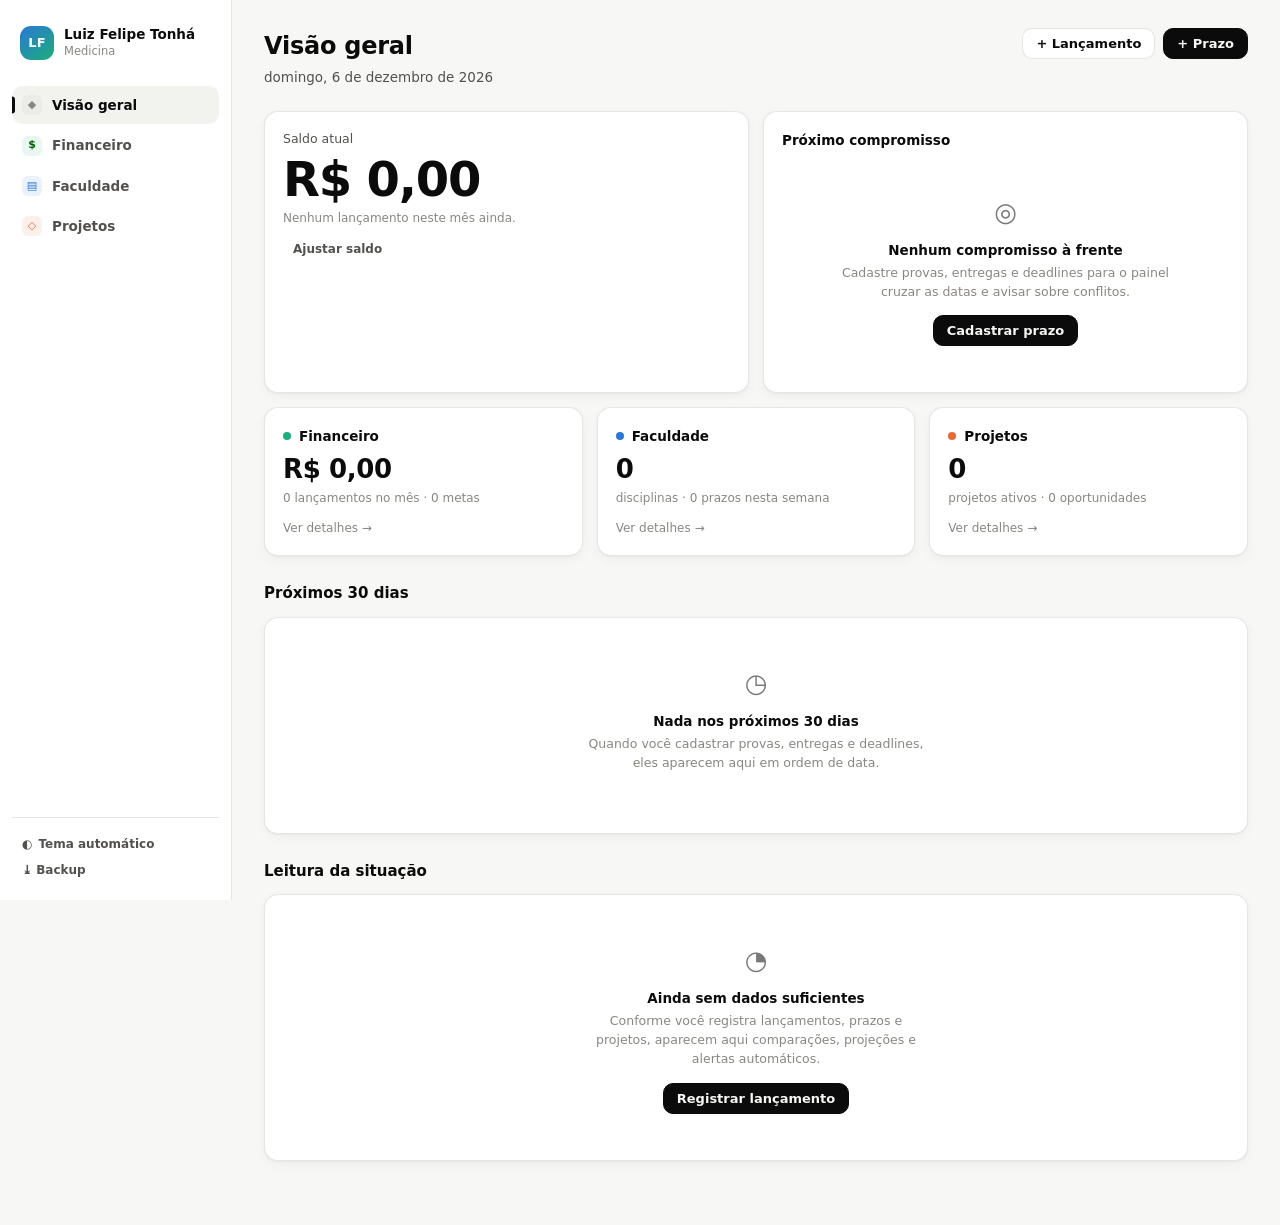
==== commit 267f43b7: "Página por disciplina, contas e cartões, e barra lateral personalizada Barra lateral - Passa a ident" ====
--- a/dashboard/index.html
+++ b/dashboard/index.html
@@ -63,6 +63,7 @@
   <script src="data.js"></script>
   <script src="store.js"></script>
   <script src="ui.js"></script>
+  <script src="financas.js"></script>
   <script src="home.js"></script>
 </body>
 </html>
--- a/dashboard/theme.css
+++ b/dashboard/theme.css
@@ -139,39 +139,57 @@
   flex-shrink: 0;
   background: var(--surface);
   border-right: 1px solid var(--border);
-  padding: 20px 14px;
+  padding: 18px 12px;
   position: sticky;
   top: 0;
   height: 100vh;
   display: flex;
   flex-direction: column;
-  gap: 4px;
 }
 
 .brand {
   display: flex;
   align-items: center;
   gap: 10px;
-  padding: 4px 8px 20px;
-}
+  padding: 8px;
+  margin-bottom: 18px;
+  border-radius: var(--r-md);
+  text-decoration: none;
+  color: inherit;
+  transition: background 0.14s;
+}
+
+.brand:hover { background: var(--surface-2); }
 
 .brand-mark {
-  width: 30px;
-  height: 30px;
-  border-radius: 9px;
-  background: var(--s-faculdade);
+  width: 34px;
+  height: 34px;
+  border-radius: 11px;
+  background: linear-gradient(140deg, var(--s-faculdade), var(--s-financeiro));
   color: #fff;
   display: grid;
   place-items: center;
   font-weight: 700;
-  font-size: 14px;
+  font-size: 13px;
+  letter-spacing: 0.02em;
   flex-shrink: 0;
 }
 
-.brand-name { font-size: 13.5px; font-weight: 650; line-height: 1.25; }
+.brand-text { min-width: 0; }
+.brand-name {
+  font-size: 13.5px;
+  font-weight: 650;
+  line-height: 1.25;
+  white-space: nowrap;
+  overflow: hidden;
+  text-overflow: ellipsis;
+}
 .brand-sub { font-size: 11.5px; color: var(--ink-muted); }
 
+.nav { display: flex; flex-direction: column; gap: 2px; }
+
 .nav-item {
+  position: relative;
   display: flex;
   align-items: center;
   gap: 10px;
@@ -181,25 +199,47 @@
   text-decoration: none;
   font-size: 13.5px;
   font-weight: 550;
-  transition: background 0.12s, color 0.12s;
+  transition: background 0.14s, color 0.14s, transform 0.14s;
 }
 
 .nav-item:hover { background: var(--surface-2); color: var(--ink); }
-
+.nav-item:active { transform: scale(0.985); }
 .nav-item.active { background: var(--surface-2); color: var(--ink); font-weight: 650; }
 
-.nav-swatch {
-  width: 7px;
-  height: 7px;
-  border-radius: 50%;
-  background: var(--ink-muted);
+/* Marcador do item aberto, na cor do próprio pilar. */
+.nav-item.active::before {
+  content: "";
+  position: absolute;
+  left: 0;
+  top: 50%;
+  transform: translateY(-50%);
+  width: 3px;
+  height: 17px;
+  border-radius: 0 3px 3px 0;
+  background: var(--ink);
+}
+.nav-item.active:has(.nav-icon.financeiro)::before { background: var(--s-financeiro); }
+.nav-item.active:has(.nav-icon.faculdade)::before { background: var(--s-faculdade); }
+.nav-item.active:has(.nav-icon.projetos)::before { background: var(--s-projetos); }
+
+.nav-icon {
+  width: 20px;
+  height: 20px;
   flex-shrink: 0;
-}
-
-.nav-item.active .nav-swatch { background: var(--accent, var(--ink)); }
-.nav-swatch.faculdade { background: var(--s-faculdade); }
-.nav-swatch.projetos { background: var(--s-projetos); }
-.nav-swatch.financeiro { background: var(--s-financeiro); }
+  display: grid;
+  place-items: center;
+  border-radius: 6px;
+  font-size: 11px;
+  background: var(--surface-3);
+  color: var(--ink-muted);
+  transition: background 0.14s, color 0.14s;
+}
+
+.nav-icon.financeiro { background: var(--s-financeiro-wash); color: var(--success-text); }
+.nav-icon.faculdade { background: var(--s-faculdade-wash); color: var(--s-faculdade); }
+.nav-icon.projetos { background: var(--s-projetos-wash); color: var(--s-projetos); }
+
+.nav-label { overflow: hidden; text-overflow: ellipsis; white-space: nowrap; }
 
 .nav-count {
   margin-left: auto;
@@ -210,11 +250,50 @@
   border-radius: 999px;
   padding: 1px 7px;
   font-variant-numeric: tabular-nums;
+  flex-shrink: 0;
 }
 
 .nav-count.alert { background: var(--st-critical-wash); color: var(--st-critical); }
 
-.sidebar-foot { margin-top: auto; padding-top: 14px; border-top: 1px solid var(--border); }
+/* Sub-itens da seção aberta (contas, disciplinas). */
+.nav-sub {
+  display: flex;
+  flex-direction: column;
+  gap: 1px;
+  margin: 2px 0 6px 20px;
+  padding-left: 10px;
+  border-left: 1px solid var(--border);
+  animation: revelar 0.18s ease;
+}
+
+@keyframes revelar { from { opacity: 0; transform: translateY(-3px); } }
+
+.nav-subitem {
+  padding: 6px 9px;
+  border-radius: var(--r-sm);
+  color: var(--ink-muted);
+  text-decoration: none;
+  font-size: 12.5px;
+  font-weight: 520;
+  white-space: nowrap;
+  overflow: hidden;
+  text-overflow: ellipsis;
+  transition: background 0.12s, color 0.12s;
+}
+
+.nav-subitem:hover { background: var(--surface-2); color: var(--ink); }
+.nav-subitem.active { color: var(--ink); font-weight: 640; background: var(--surface-2); }
+
+.sidebar-foot {
+  margin-top: auto;
+  padding-top: 14px;
+  border-top: 1px solid var(--border);
+  display: flex;
+  flex-direction: column;
+  gap: 2px;
+}
+
+.sidebar-foot .btn { width: 100%; justify-content: flex-start; }
 
 /* -------------------------------- Main ---------------------------------- */
 
@@ -340,6 +419,10 @@
 
 .list li:last-child { border-bottom: none; }
 .list .grow { flex: 1; min-width: 0; }
+
+/* Linha inteira clicável (disciplina → sua página) */
+.linha-link { text-decoration: none; color: inherit; display: block; border-radius: var(--r-sm); }
+.linha-link:hover .title { text-decoration: underline; }
 .list .title { font-weight: 550; }
 .list .meta { font-size: 12px; color: var(--ink-muted); margin-top: 1px; }
 
@@ -442,6 +525,19 @@
 .legend { display: flex; gap: 14px; flex-wrap: wrap; margin-top: 12px; }
 .legend-item { display: flex; align-items: center; gap: 6px; font-size: 12px; color: var(--ink-2); }
 .legend-key { width: 9px; height: 9px; border-radius: 2px; flex-shrink: 0; }
+
+/* Par de números dentro de um card (renda estimada / já faturado) */
+.mini-stats {
+  display: flex;
+  gap: 20px;
+  flex-wrap: wrap;
+  padding: 10px 12px;
+  background: var(--surface-2);
+  border-radius: var(--r-md);
+  margin-bottom: 12px;
+}
+
+.mini-valor { font-size: 16px; font-weight: 660; }
 
 /* Medidor de meta */
 .meter { margin-bottom: 16px; min-width: 220px; }
@@ -587,6 +683,43 @@
 .toast button { background: none; border: none; color: inherit; font-weight: 700; cursor: pointer; font-size: 12px; text-decoration: underline; font-family: var(--font); }
 
 /* ------------------------------ Utilitários ------------------------------ */
+
+/* Link de volta nas páginas de detalhe */
+.voltar {
+  display: inline-flex;
+  align-items: center;
+  gap: 5px;
+  font-size: 12.5px;
+  font-weight: 570;
+  color: var(--ink-muted);
+  text-decoration: none;
+  margin-bottom: 14px;
+  padding: 4px 8px 4px 0;
+  transition: color 0.12s;
+}
+.voltar:hover { color: var(--ink); }
+
+/* Nota lançada de uma avaliação */
+.nota-chip {
+  font-size: 13px;
+  font-weight: 700;
+  font-variant-numeric: tabular-nums;
+  background: var(--s-faculdade-wash);
+  color: var(--s-faculdade);
+  border-radius: var(--r-sm);
+  padding: 3px 10px;
+  white-space: nowrap;
+}
+
+/* Corpo de um resumo — preserva as quebras de linha digitadas */
+.resumo-texto {
+  font-size: 13px;
+  color: var(--ink-2);
+  white-space: pre-wrap;
+  line-height: 1.6;
+  max-height: 260px;
+  overflow-y: auto;
+}
 
 .section { margin-top: 26px; }
 .section-head { display: flex; justify-content: space-between; align-items: center; gap: 12px; margin-bottom: 12px; flex-wrap: wrap; }
@@ -621,10 +754,13 @@
     border-right: none;
     border-bottom: 1px solid var(--border);
   }
-  .brand { padding: 0 10px 0 0; }
+  .brand { padding: 0 10px 0 0; margin: 0; }
   .brand-text { display: none; }
   .sidebar-foot { display: none; }
+  .nav { flex-direction: row; gap: 2px; }
   .nav-item { padding: 7px 11px; white-space: nowrap; }
+  .nav-item.active::before { display: none; }
+  .nav-sub { display: none; }
   .nav-count { display: none; }
   .main { padding: 20px 16px 48px; }
   /* minmax(0, 1fr) impede que o conteúdo estique a coluna além da tela. */
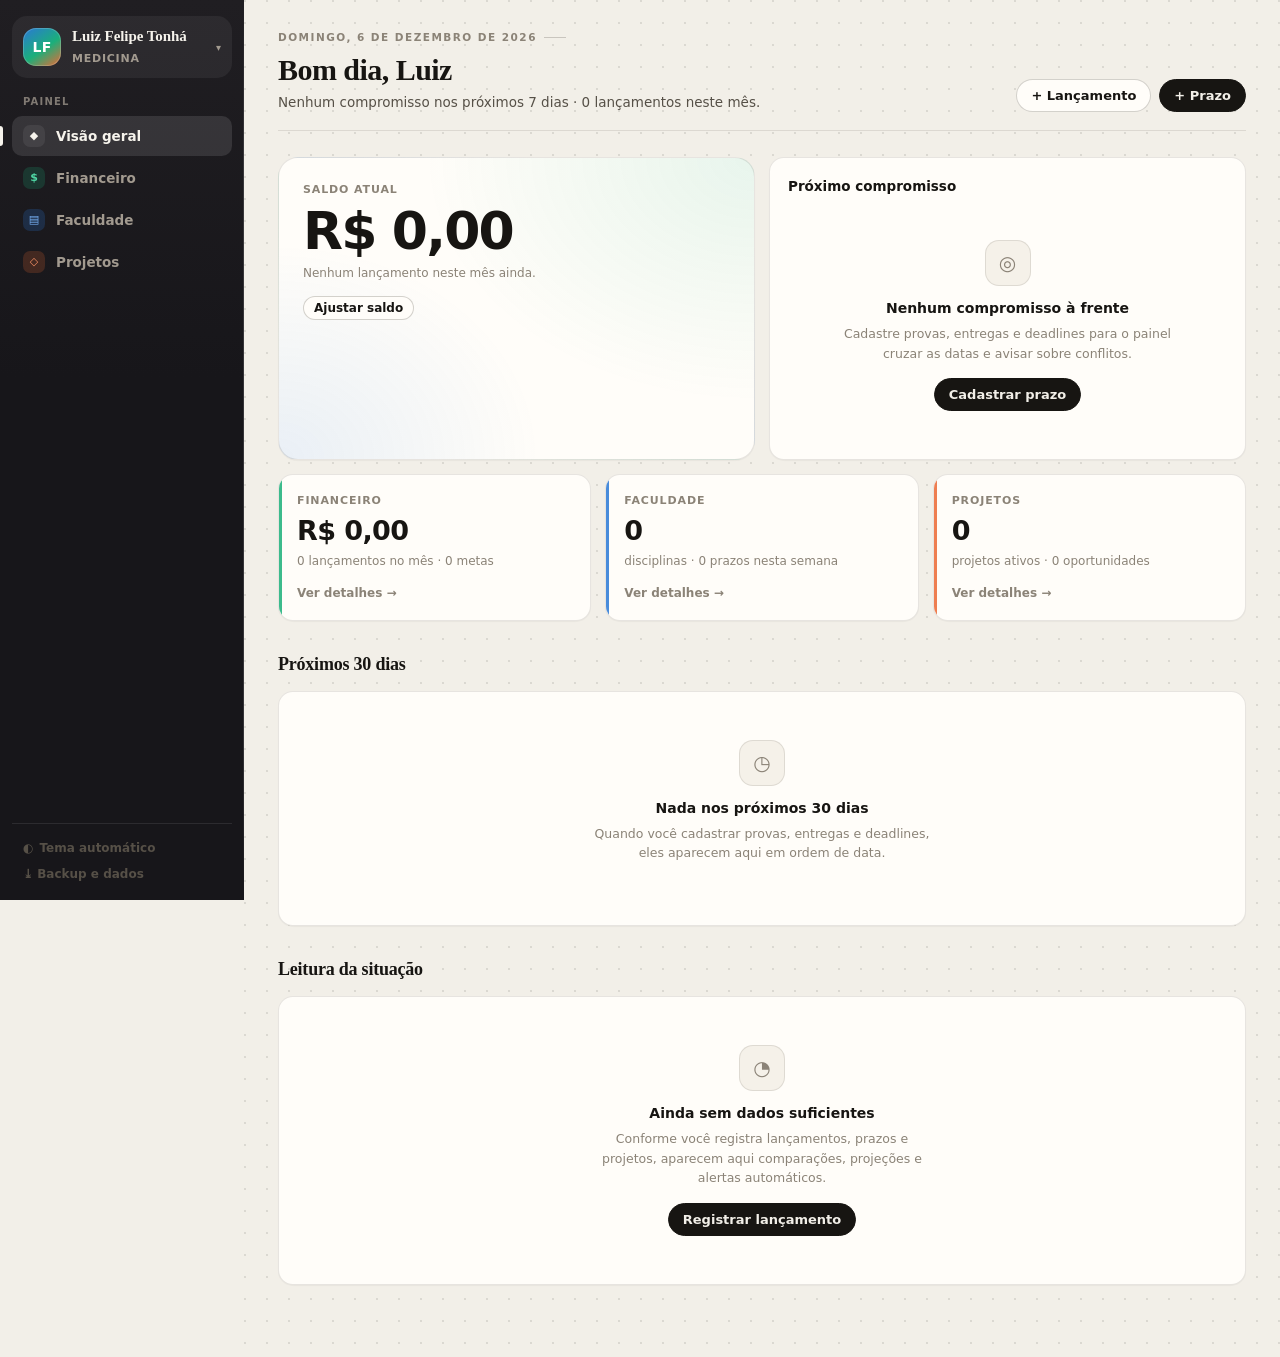
==== commit ea845a18: "Novo visual, perfil com foto e anexos nas disciplinas Repagina o painel e resolve três pedidos que s" ====
--- a/dashboard/index.html
+++ b/dashboard/index.html
@@ -4,6 +4,7 @@
   <meta charset="utf-8" />
   <meta name="viewport" content="width=device-width, initial-scale=1" />
   <title>Visão geral · Organizador</title>
+  <link rel="icon" href="favicon.svg" type="image/svg+xml" />
   <link rel="stylesheet" href="theme.css" />
 </head>
 <body>
@@ -13,8 +14,9 @@
       <div class="wrap">
         <header class="topbar">
           <div>
-            <h1>Visão geral</h1>
-            <p class="sub" id="sub-hoje"></p>
+            <div class="eyebrow" id="sub-hoje"></div>
+            <h1 id="saudacao">Visão geral</h1>
+            <p class="sub" id="sub-resumo"></p>
           </div>
           <div class="topbar-actions">
             <button class="btn" id="btn-lancamento">+ Lançamento</button>
@@ -25,11 +27,11 @@
         <div id="avisos"></div>
 
         <div class="grid g2" style="margin-bottom:14px;">
-          <section class="card">
+          <section class="card hero">
             <div class="stat-label">Saldo atual</div>
             <div class="hero-value num" id="hero-saldo">—</div>
             <div class="stat-sub" id="hero-detalhe"></div>
-            <button class="btn ghost sm" id="btn-saldo" style="margin-top:10px;">Ajustar saldo</button>
+            <button class="btn sm" id="btn-saldo" style="margin-top:14px;">Ajustar saldo</button>
           </section>
 
           <section class="card">
@@ -61,6 +63,7 @@
   </div>
 
   <script src="data.js"></script>
+  <script src="arquivos.js"></script>
   <script src="store.js"></script>
   <script src="ui.js"></script>
   <script src="financas.js"></script>
--- a/dashboard/theme.css
+++ b/dashboard/theme.css
@@ -1,5 +1,10 @@
 /* ===========================================================================
    Organizador Pessoal — design system
+
+   Direção visual: "caderno clínico". Papel quente, títulos em serifa,
+   coluna lateral escura em ambos os temas (a assinatura do painel) e
+   conteúdo em cartões de traço fino, sem sombra pesada.
+
    Tema claro por padrão, escuro via [data-theme="dark"] ou preferência do SO.
    Cores de dados: paleta categórica validada (CVD-safe) — ver README.
    =========================================================================== */
@@ -8,15 +13,25 @@
   color-scheme: light;
 
   /* Superfícies e tinta */
-  --page: #f7f7f5;
-  --surface: #ffffff;
-  --surface-2: #f2f2ef;
-  --surface-3: #ebebe7;
-  --border: rgba(11, 11, 11, 0.10);
-  --border-strong: rgba(11, 11, 11, 0.18);
-  --ink: #0b0b0b;
-  --ink-2: #52514e;
-  --ink-muted: #898781;
+  --page: #f2efe8;
+  --page-2: #e8e3d9;
+  --surface: #fffdf9;
+  --surface-2: #f5f1e9;
+  --surface-3: #eae5da;
+  --border: rgba(36, 30, 22, 0.11);
+  --border-strong: rgba(36, 30, 22, 0.20);
+  --ink: #171512;
+  --ink-2: #565047;
+  --ink-muted: #8b8377;
+
+  /* Coluna lateral — escura nos dois temas, é a marca do painel */
+  --nav-bg: #17161a;
+  --nav-bg-2: #201e22;
+  --nav-ink: #f6f3ec;
+  --nav-ink-2: #a29a8f;
+  --nav-border: rgba(255, 255, 255, 0.09);
+  --nav-hover: rgba(255, 255, 255, 0.06);
+  --nav-active: rgba(255, 255, 255, 0.11);
 
   /* Séries categóricas (identidade dos pilares) */
   --s-faculdade: #2a78d6;
@@ -37,81 +52,107 @@
   --success-text: #006300;
 
   /* Chrome de gráfico */
-  --grid: #e1e0d9;
-  --axis: #c3c2b7;
-  --track: #e8e8e4;
-
-  --r-lg: 14px;
+  --grid: #ded8cc;
+  --axis: #c0b9aa;
+  --track: #e6e1d6;
+
+  --r-xl: 20px;
+  --r-lg: 15px;
   --r-md: 10px;
   --r-sm: 7px;
-  --shadow: 0 1px 2px rgba(11, 11, 11, 0.04), 0 4px 12px rgba(11, 11, 11, 0.04);
-  --shadow-pop: 0 8px 32px rgba(11, 11, 11, 0.16);
-  --sidebar-w: 232px;
-  --font: system-ui, -apple-system, "Segoe UI", Roboto, sans-serif;
+  --shadow: 0 1px 1px rgba(36, 30, 22, 0.04);
+  --shadow-lift: 0 2px 4px rgba(36, 30, 22, 0.05), 0 12px 28px -12px rgba(36, 30, 22, 0.16);
+  --shadow-pop: 0 24px 60px -18px rgba(20, 16, 10, 0.42);
+  --sidebar-w: 244px;
+
+  --font: system-ui, -apple-system, "Segoe UI", Roboto, "Helvetica Neue", Arial, sans-serif;
+  --font-display: ui-serif, "Iowan Old Style", "Palatino Linotype", Palatino, "Book Antiqua", Georgia, serif;
 }
 
 @media (prefers-color-scheme: dark) {
   :root:where(:not([data-theme="light"])) {
     color-scheme: dark;
-    --page: #0e0f11;
-    --surface: #161719;
-    --surface-2: #1d1f22;
-    --surface-3: #24262a;
+    --page: #121114;
+    --page-2: #0c0b0e;
+    --surface: #1a191d;
+    --surface-2: #211f24;
+    --surface-3: #2a282e;
     --border: rgba(255, 255, 255, 0.10);
     --border-strong: rgba(255, 255, 255, 0.20);
-    --ink: #ffffff;
-    --ink-2: #c3c2b7;
-    --ink-muted: #898781;
-
-    --s-faculdade: #3987e5;
-    --s-projetos: #d95926;
-    --s-financeiro: #199e70;
-    --s-faculdade-wash: rgba(57, 135, 229, 0.16);
-    --s-projetos-wash: rgba(217, 89, 38, 0.16);
-    --s-financeiro-wash: rgba(25, 158, 112, 0.16);
-
-    --st-good-wash: rgba(12, 163, 12, 0.16);
-    --st-warning-wash: rgba(250, 178, 25, 0.16);
-    --st-critical-wash: rgba(208, 59, 59, 0.16);
-    --success-text: #0ca30c;
-
-    --grid: #2c2c2a;
-    --axis: #383835;
-    --track: #26282b;
-    --shadow: 0 1px 2px rgba(0, 0, 0, 0.3), 0 4px 12px rgba(0, 0, 0, 0.24);
-    --shadow-pop: 0 8px 32px rgba(0, 0, 0, 0.5);
+    --ink: #f7f4ee;
+    --ink-2: #b8b1a6;
+    --ink-muted: #857e74;
+
+    --nav-bg: #0b0a0d;
+    --nav-bg-2: #131217;
+    --nav-ink: #f7f4ee;
+    --nav-ink-2: #918a80;
+    --nav-border: rgba(255, 255, 255, 0.08);
+    --nav-hover: rgba(255, 255, 255, 0.05);
+    --nav-active: rgba(255, 255, 255, 0.10);
+
+    --s-faculdade: #4d92e8;
+    --s-projetos: #f0763f;
+    --s-financeiro: #23bd85;
+    --s-faculdade-wash: rgba(77, 146, 232, 0.16);
+    --s-projetos-wash: rgba(240, 118, 63, 0.16);
+    --s-financeiro-wash: rgba(35, 189, 133, 0.16);
+
+    --st-good-wash: rgba(12, 163, 12, 0.18);
+    --st-warning-wash: rgba(250, 178, 25, 0.18);
+    --st-critical-wash: rgba(208, 59, 59, 0.18);
+    --success-text: #3ecb7e;
+    --st-critical: #f0645f;
+
+    --grid: #2e2c32;
+    --axis: #3d3a41;
+    --track: #2a282e;
+    --shadow: 0 1px 1px rgba(0, 0, 0, 0.3);
+    --shadow-lift: 0 2px 4px rgba(0, 0, 0, 0.3), 0 12px 28px -12px rgba(0, 0, 0, 0.6);
+    --shadow-pop: 0 24px 60px -18px rgba(0, 0, 0, 0.75);
   }
 }
 
 :root[data-theme="dark"] {
   color-scheme: dark;
-  --page: #0e0f11;
-  --surface: #161719;
-  --surface-2: #1d1f22;
-  --surface-3: #24262a;
+  --page: #121114;
+  --page-2: #0c0b0e;
+  --surface: #1a191d;
+  --surface-2: #211f24;
+  --surface-3: #2a282e;
   --border: rgba(255, 255, 255, 0.10);
   --border-strong: rgba(255, 255, 255, 0.20);
-  --ink: #ffffff;
-  --ink-2: #c3c2b7;
-  --ink-muted: #898781;
-
-  --s-faculdade: #3987e5;
-  --s-projetos: #d95926;
-  --s-financeiro: #199e70;
-  --s-faculdade-wash: rgba(57, 135, 229, 0.16);
-  --s-projetos-wash: rgba(217, 89, 38, 0.16);
-  --s-financeiro-wash: rgba(25, 158, 112, 0.16);
-
-  --st-good-wash: rgba(12, 163, 12, 0.16);
-  --st-warning-wash: rgba(250, 178, 25, 0.16);
-  --st-critical-wash: rgba(208, 59, 59, 0.16);
-  --success-text: #0ca30c;
-
-  --grid: #2c2c2a;
-  --axis: #383835;
-  --track: #26282b;
-  --shadow: 0 1px 2px rgba(0, 0, 0, 0.3), 0 4px 12px rgba(0, 0, 0, 0.24);
-  --shadow-pop: 0 8px 32px rgba(0, 0, 0, 0.5);
+  --ink: #f7f4ee;
+  --ink-2: #b8b1a6;
+  --ink-muted: #857e74;
+
+  --nav-bg: #0b0a0d;
+  --nav-bg-2: #131217;
+  --nav-ink: #f7f4ee;
+  --nav-ink-2: #918a80;
+  --nav-border: rgba(255, 255, 255, 0.08);
+  --nav-hover: rgba(255, 255, 255, 0.05);
+  --nav-active: rgba(255, 255, 255, 0.10);
+
+  --s-faculdade: #4d92e8;
+  --s-projetos: #f0763f;
+  --s-financeiro: #23bd85;
+  --s-faculdade-wash: rgba(77, 146, 232, 0.16);
+  --s-projetos-wash: rgba(240, 118, 63, 0.16);
+  --s-financeiro-wash: rgba(35, 189, 133, 0.16);
+
+  --st-good-wash: rgba(12, 163, 12, 0.18);
+  --st-warning-wash: rgba(250, 178, 25, 0.18);
+  --st-critical-wash: rgba(208, 59, 59, 0.18);
+  --success-text: #3ecb7e;
+  --st-critical: #f0645f;
+
+  --grid: #2e2c32;
+  --axis: #3d3a41;
+  --track: #2a282e;
+  --shadow: 0 1px 1px rgba(0, 0, 0, 0.3);
+  --shadow-lift: 0 2px 4px rgba(0, 0, 0, 0.3), 0 12px 28px -12px rgba(0, 0, 0, 0.6);
+  --shadow-pop: 0 24px 60px -18px rgba(0, 0, 0, 0.75);
 }
 
 * { box-sizing: border-box; }
@@ -126,9 +167,12 @@
   font-size: 14px;
   line-height: 1.5;
   -webkit-font-smoothing: antialiased;
+  text-rendering: optimizeLegibility;
 }
 
 a { color: inherit; }
+
+::selection { background: var(--s-faculdade-wash); }
 
 .app { display: flex; min-height: 100vh; }
 
@@ -137,54 +181,102 @@
 .sidebar {
   width: var(--sidebar-w);
   flex-shrink: 0;
-  background: var(--surface);
-  border-right: 1px solid var(--border);
-  padding: 18px 12px;
+  background: linear-gradient(180deg, var(--nav-bg-2), var(--nav-bg) 42%);
+  color: var(--nav-ink);
+  padding: 16px 12px 14px;
   position: sticky;
   top: 0;
   height: 100vh;
   display: flex;
   flex-direction: column;
-}
-
+  z-index: 20;
+}
+
+/* Fio de luz na borda interna — dá espessura à coluna sem usar sombra. */
+.sidebar::after {
+  content: "";
+  position: absolute;
+  inset: 0 0 0 auto;
+  width: 1px;
+  background: linear-gradient(180deg, transparent, rgba(255, 255, 255, 0.13) 18%, rgba(255, 255, 255, 0.13) 82%, transparent);
+  pointer-events: none;
+}
+
+/* Cartão de perfil — abre o pop-up com os dados do usuário. */
 .brand {
   display: flex;
   align-items: center;
-  gap: 10px;
-  padding: 8px;
-  margin-bottom: 18px;
-  border-radius: var(--r-md);
-  text-decoration: none;
+  gap: 11px;
+  width: 100%;
+  padding: 9px 10px;
+  margin-bottom: 16px;
+  border: 1px solid transparent;
+  border-radius: var(--r-lg);
+  background: var(--nav-hover);
   color: inherit;
-  transition: background 0.14s;
-}
-
-.brand:hover { background: var(--surface-2); }
+  font: inherit;
+  text-align: left;
+  cursor: pointer;
+  transition: background 0.16s, border-color 0.16s;
+}
+
+.brand:hover { background: var(--nav-active); border-color: var(--nav-border); }
+.brand:focus-visible { outline: 2px solid var(--s-faculdade); outline-offset: 2px; }
 
 .brand-mark {
-  width: 34px;
-  height: 34px;
-  border-radius: 11px;
-  background: linear-gradient(140deg, var(--s-faculdade), var(--s-financeiro));
+  width: 38px;
+  height: 38px;
+  border-radius: 13px;
+  background: linear-gradient(145deg, var(--s-faculdade), var(--s-financeiro) 55%, var(--s-projetos));
   color: #fff;
   display: grid;
   place-items: center;
   font-weight: 700;
-  font-size: 13px;
+  font-size: 14px;
   letter-spacing: 0.02em;
   flex-shrink: 0;
-}
-
-.brand-text { min-width: 0; }
+  overflow: hidden;
+  box-shadow: inset 0 0 0 1px rgba(255, 255, 255, 0.18);
+}
+
+.brand-mark img { width: 100%; height: 100%; object-fit: cover; display: block; }
+
+.brand-text { min-width: 0; flex: 1; }
+
 .brand-name {
-  font-size: 13.5px;
-  font-weight: 650;
-  line-height: 1.25;
+  font-family: var(--font-display);
+  font-size: 15px;
+  font-weight: 600;
+  line-height: 1.2;
+  letter-spacing: -0.005em;
   white-space: nowrap;
   overflow: hidden;
   text-overflow: ellipsis;
 }
-.brand-sub { font-size: 11.5px; color: var(--ink-muted); }
+
+.brand-sub {
+  font-size: 11px;
+  color: var(--nav-ink-2);
+  text-transform: uppercase;
+  letter-spacing: 0.07em;
+  font-weight: 600;
+  margin-top: 2px;
+  white-space: nowrap;
+  overflow: hidden;
+  text-overflow: ellipsis;
+}
+
+.brand-caret { color: var(--nav-ink-2); font-size: 10px; flex-shrink: 0; }
+
+.nav-eyebrow {
+  font-size: 10px;
+  text-transform: uppercase;
+  letter-spacing: 0.12em;
+  font-weight: 700;
+  color: var(--nav-ink-2);
+  padding: 0 11px 7px;
+  opacity: 0.75;
+}
 
 .nav { display: flex; flex-direction: column; gap: 2px; }
 
@@ -192,77 +284,79 @@
   position: relative;
   display: flex;
   align-items: center;
-  gap: 10px;
-  padding: 9px 10px;
+  gap: 11px;
+  padding: 9px 11px;
   border-radius: var(--r-md);
-  color: var(--ink-2);
+  color: var(--nav-ink-2);
   text-decoration: none;
   font-size: 13.5px;
   font-weight: 550;
-  transition: background 0.14s, color 0.14s, transform 0.14s;
-}
-
-.nav-item:hover { background: var(--surface-2); color: var(--ink); }
-.nav-item:active { transform: scale(0.985); }
-.nav-item.active { background: var(--surface-2); color: var(--ink); font-weight: 650; }
+  transition: background 0.14s, color 0.14s;
+}
+
+.nav-item:hover { background: var(--nav-hover); color: var(--nav-ink); }
+.nav-item.active { background: var(--nav-active); color: var(--nav-ink); font-weight: 650; }
 
 /* Marcador do item aberto, na cor do próprio pilar. */
 .nav-item.active::before {
   content: "";
   position: absolute;
-  left: 0;
+  left: -12px;
   top: 50%;
   transform: translateY(-50%);
   width: 3px;
-  height: 17px;
+  height: 20px;
   border-radius: 0 3px 3px 0;
-  background: var(--ink);
+  background: var(--nav-ink);
 }
 .nav-item.active:has(.nav-icon.financeiro)::before { background: var(--s-financeiro); }
 .nav-item.active:has(.nav-icon.faculdade)::before { background: var(--s-faculdade); }
 .nav-item.active:has(.nav-icon.projetos)::before { background: var(--s-projetos); }
 
 .nav-icon {
-  width: 20px;
-  height: 20px;
+  width: 22px;
+  height: 22px;
   flex-shrink: 0;
   display: grid;
   place-items: center;
-  border-radius: 6px;
+  border-radius: 7px;
   font-size: 11px;
-  background: var(--surface-3);
-  color: var(--ink-muted);
+  background: rgba(255, 255, 255, 0.07);
+  color: var(--nav-ink-2);
   transition: background 0.14s, color 0.14s;
 }
 
-.nav-icon.financeiro { background: var(--s-financeiro-wash); color: var(--success-text); }
-.nav-icon.faculdade { background: var(--s-faculdade-wash); color: var(--s-faculdade); }
-.nav-icon.projetos { background: var(--s-projetos-wash); color: var(--s-projetos); }
-
-.nav-label { overflow: hidden; text-overflow: ellipsis; white-space: nowrap; }
+.nav-item:hover .nav-icon, .nav-item.active .nav-icon { color: var(--nav-ink); }
+.nav-icon.financeiro { background: rgba(27, 175, 122, 0.20); color: #4fd6a4; }
+.nav-icon.faculdade { background: rgba(42, 120, 214, 0.22); color: #77b1f5; }
+.nav-icon.projetos { background: rgba(235, 104, 52, 0.20); color: #f79267; }
+.nav-item.active .nav-icon.financeiro { color: #4fd6a4; }
+.nav-item.active .nav-icon.faculdade { color: #77b1f5; }
+.nav-item.active .nav-icon.projetos { color: #f79267; }
+
+.nav-label { overflow: hidden; text-overflow: ellipsis; white-space: nowrap; flex: 1; }
 
 .nav-count {
-  margin-left: auto;
-  font-size: 11px;
-  font-weight: 650;
-  color: var(--ink-muted);
-  background: var(--surface-3);
+  font-size: 10.5px;
+  font-weight: 700;
+  color: var(--nav-ink-2);
+  background: rgba(255, 255, 255, 0.09);
   border-radius: 999px;
   padding: 1px 7px;
   font-variant-numeric: tabular-nums;
   flex-shrink: 0;
 }
 
-.nav-count.alert { background: var(--st-critical-wash); color: var(--st-critical); }
+.nav-count.alert { background: rgba(208, 59, 59, 0.26); color: #ff9b96; }
 
 /* Sub-itens da seção aberta (contas, disciplinas). */
 .nav-sub {
   display: flex;
   flex-direction: column;
   gap: 1px;
-  margin: 2px 0 6px 20px;
-  padding-left: 10px;
-  border-left: 1px solid var(--border);
+  margin: 3px 0 7px 22px;
+  padding-left: 11px;
+  border-left: 1px solid var(--nav-border);
   animation: revelar 0.18s ease;
 }
 
@@ -271,7 +365,7 @@
 .nav-subitem {
   padding: 6px 9px;
   border-radius: var(--r-sm);
-  color: var(--ink-muted);
+  color: var(--nav-ink-2);
   text-decoration: none;
   font-size: 12.5px;
   font-weight: 520;
@@ -281,46 +375,89 @@
   transition: background 0.12s, color 0.12s;
 }
 
-.nav-subitem:hover { background: var(--surface-2); color: var(--ink); }
-.nav-subitem.active { color: var(--ink); font-weight: 640; background: var(--surface-2); }
+.nav-subitem:hover { background: var(--nav-hover); color: var(--nav-ink); }
+.nav-subitem.active { color: var(--nav-ink); font-weight: 640; background: var(--nav-hover); }
 
 .sidebar-foot {
   margin-top: auto;
-  padding-top: 14px;
-  border-top: 1px solid var(--border);
+  padding-top: 12px;
+  border-top: 1px solid var(--nav-border);
   display: flex;
   flex-direction: column;
   gap: 2px;
 }
 
-.sidebar-foot .btn { width: 100%; justify-content: flex-start; }
+.sidebar-foot .btn {
+  width: 100%;
+  justify-content: flex-start;
+  background: transparent;
+  border-color: transparent;
+  color: var(--nav-ink-2);
+}
+.sidebar-foot .btn:hover { background: var(--nav-hover); color: var(--nav-ink); border-color: transparent; }
 
 /* -------------------------------- Main ---------------------------------- */
 
-.main { flex: 1; min-width: 0; padding: 28px 32px 64px; }
-.wrap { max-width: 1160px; margin: 0 auto; }
+.main {
+  flex: 1;
+  min-width: 0;
+  padding: 30px 34px 72px;
+  /* Trama de papel: pontos quase invisíveis, só para o fundo não ser chapado. */
+  background-image: radial-gradient(circle at 1px 1px, var(--border) 1px, transparent 0);
+  background-size: 22px 22px;
+}
+
+.wrap { max-width: 1180px; margin: 0 auto; }
 
 .topbar {
   display: flex;
   justify-content: space-between;
-  align-items: flex-start;
-  gap: 16px;
+  align-items: flex-end;
+  gap: 18px;
   flex-wrap: wrap;
-  margin-bottom: 24px;
-}
-
-.topbar h1 { margin: 0; font-size: 24px; font-weight: 680; letter-spacing: -0.01em; }
-.topbar .sub { margin: 3px 0 0; color: var(--ink-2); font-size: 13.5px; }
+  margin-bottom: 26px;
+  padding-bottom: 18px;
+  border-bottom: 1px solid var(--border);
+}
+
+.topbar h1 {
+  font-family: var(--font-display);
+  margin: 0;
+  font-size: 30px;
+  font-weight: 600;
+  letter-spacing: -0.018em;
+  line-height: 1.1;
+}
+
+.topbar .sub { margin: 6px 0 0; color: var(--ink-2); font-size: 13.5px; max-width: 62ch; }
 .topbar-actions { display: flex; gap: 8px; align-items: center; flex-wrap: wrap; }
 
+/* Etiqueta acima do título — dá hierarquia sem mais um tamanho de fonte. */
+.eyebrow {
+  font-size: 10.5px;
+  text-transform: uppercase;
+  letter-spacing: 0.14em;
+  font-weight: 700;
+  color: var(--ink-muted);
+  display: flex;
+  align-items: center;
+  gap: 7px;
+  margin-bottom: 7px;
+}
+
+.eyebrow::after { content: ""; flex: 0 0 22px; height: 1px; background: var(--border-strong); }
+.eyebrow.financeiro { color: var(--success-text); }
+.eyebrow.faculdade { color: var(--s-faculdade); }
+.eyebrow.projetos { color: var(--s-projetos); }
+
 /* ------------------------------- Buttons -------------------------------- */
 
 .btn {
-  border: 1px solid var(--border);
+  border: 1px solid var(--border-strong);
   background: var(--surface);
   color: var(--ink);
-  padding: 7px 13px;
-  border-radius: var(--r-md);
+  padding: 8px 14px;
+  border-radius: 999px;
   font-size: 13px;
   font-weight: 600;
   font-family: var(--font);
@@ -328,23 +465,26 @@
   display: inline-flex;
   align-items: center;
   gap: 6px;
-  transition: background 0.12s, border-color 0.12s;
+  transition: background 0.12s, border-color 0.12s, transform 0.12s;
   white-space: nowrap;
 }
 
-.btn:hover { background: var(--surface-2); border-color: var(--border-strong); }
+.btn:hover { background: var(--surface-2); border-color: var(--ink-muted); }
+.btn:active { transform: scale(0.975); }
+.btn:focus-visible { outline: 2px solid var(--s-faculdade); outline-offset: 2px; }
 
 .btn.primary { background: var(--ink); color: var(--page); border-color: var(--ink); }
-.btn.primary:hover { opacity: 0.88; background: var(--ink); }
+.btn.primary:hover { background: var(--ink); border-color: var(--ink); opacity: 0.87; }
 
 .btn.ghost { background: transparent; border-color: transparent; color: var(--ink-2); }
-.btn.ghost:hover { background: var(--surface-2); color: var(--ink); }
-
-.btn.danger { color: var(--st-critical); border-color: var(--border); background: transparent; }
+.btn.ghost:hover { background: var(--surface-2); color: var(--ink); border-color: transparent; }
+
+.btn.danger { color: var(--st-critical); border-color: var(--border-strong); background: transparent; }
 .btn.danger:hover { background: var(--st-critical-wash); border-color: var(--st-critical); }
 
-.btn.sm { padding: 4px 9px; font-size: 12px; }
+.btn.sm { padding: 4px 10px; font-size: 12px; }
 .btn.icon { padding: 6px 8px; }
+.btn.block { width: 100%; justify-content: center; }
 .btn:disabled { opacity: 0.45; cursor: not-allowed; }
 
 /* -------------------------------- Cards --------------------------------- */
@@ -353,9 +493,10 @@
 .g2 { grid-template-columns: repeat(2, minmax(0, 1fr)); }
 .g3 { grid-template-columns: repeat(3, minmax(0, 1fr)); }
 .g4 { grid-template-columns: repeat(4, minmax(0, 1fr)); }
-.g-auto { grid-template-columns: repeat(auto-fit, minmax(260px, 1fr)); }
+.g-auto { grid-template-columns: repeat(auto-fit, minmax(258px, 1fr)); }
 
 .card {
+  position: relative;
   background: var(--surface);
   border: 1px solid var(--border);
   border-radius: var(--r-lg);
@@ -364,6 +505,22 @@
   min-width: 0;
 }
 
+/* Cartão de número: filete colorido no topo indicando o pilar. */
+.card.tinted::before {
+  content: "";
+  position: absolute;
+  left: 18px;
+  right: 18px;
+  top: 0;
+  height: 2px;
+  border-radius: 0 0 2px 2px;
+  background: var(--tint, var(--border-strong));
+}
+
+.card.tinted.financeiro { --tint: var(--s-financeiro); }
+.card.tinted.faculdade { --tint: var(--s-faculdade); }
+.card.tinted.projetos { --tint: var(--s-projetos); }
+
 .card-head {
   display: flex;
   justify-content: space-between;
@@ -385,19 +542,62 @@
   display: block;
   text-decoration: none;
   color: inherit;
-  transition: border-color 0.14s, transform 0.14s, box-shadow 0.14s;
-}
-.pillar:hover { border-color: var(--border-strong); transform: translateY(-1px); box-shadow: var(--shadow-pop); }
-.pillar .arrow { color: var(--ink-muted); font-size: 12px; margin-top: 12px; }
+  overflow: hidden;
+  transition: border-color 0.16s, transform 0.16s, box-shadow 0.16s;
+}
+.pillar::before {
+  content: "";
+  position: absolute;
+  inset: 0 auto 0 0;
+  width: 3px;
+  background: var(--tint, var(--border-strong));
+  opacity: 0.85;
+}
+.pillar.financeiro { --tint: var(--s-financeiro); }
+.pillar.faculdade { --tint: var(--s-faculdade); }
+.pillar.projetos { --tint: var(--s-projetos); }
+.pillar:hover { border-color: var(--border-strong); transform: translateY(-2px); box-shadow: var(--shadow-lift); }
+.pillar .arrow { color: var(--ink-muted); font-size: 12px; margin-top: 14px; font-weight: 600; }
+.pillar:hover .arrow { color: var(--ink); }
 
 /* ------------------------- Números / stat tiles -------------------------- */
 
-.stat-label { font-size: 12.5px; color: var(--ink-2); margin-bottom: 5px; }
-.stat-value { font-size: 26px; font-weight: 670; letter-spacing: -0.015em; line-height: 1.15; }
-.hero-value { font-size: 48px; font-weight: 680; letter-spacing: -0.025em; line-height: 1.05; }
-.stat-sub { font-size: 12px; color: var(--ink-muted); margin-top: 5px; }
-
-.delta { font-size: 12px; font-weight: 620; display: inline-flex; align-items: center; gap: 3px; }
+.stat-label {
+  font-size: 11px;
+  color: var(--ink-muted);
+  margin-bottom: 6px;
+  text-transform: uppercase;
+  letter-spacing: 0.08em;
+  font-weight: 650;
+}
+
+.stat-value { font-size: 27px; font-weight: 660; letter-spacing: -0.022em; line-height: 1.12; }
+.stat-sub { font-size: 12px; color: var(--ink-muted); margin-top: 6px; }
+
+/* Painel do saldo — o único bloco com fundo tratado da página. */
+.hero {
+  position: relative;
+  overflow: hidden;
+  background:
+    radial-gradient(120% 140% at 100% 0%, var(--s-financeiro-wash), transparent 58%),
+    radial-gradient(100% 130% at 0% 100%, var(--s-faculdade-wash), transparent 55%),
+    var(--surface);
+  border-radius: var(--r-xl);
+  padding: 24px 24px 22px;
+}
+
+.hero-value {
+  font-size: 52px;
+  font-weight: 640;
+  letter-spacing: -0.035em;
+  line-height: 1.02;
+  margin-top: 2px;
+}
+
+.delta { font-size: 12px; font-weight: 640; display: inline-flex; align-items: center; gap: 3px; }
+/* .delta é um selo pequeno; quando colore um número grande, o tamanho é o do número. */
+.stat-value.delta { font-size: 27px; }
+.hero-value.delta { font-size: 52px; }
 .delta.up { color: var(--success-text); }
 .delta.down { color: var(--st-critical); }
 .delta.flat { color: var(--ink-muted); }
@@ -409,10 +609,11 @@
 .list { list-style: none; margin: 0; padding: 0; }
 
 .list li {
+  position: relative;
   display: flex;
   align-items: center;
-  gap: 10px;
-  padding: 10px 0;
+  gap: 11px;
+  padding: 11px 0;
   border-bottom: 1px solid var(--border);
   font-size: 13px;
 }
@@ -422,20 +623,39 @@
 
 /* Linha inteira clicável (disciplina → sua página) */
 .linha-link { text-decoration: none; color: inherit; display: block; border-radius: var(--r-sm); }
-.linha-link:hover .title { text-decoration: underline; }
-.list .title { font-weight: 550; }
-.list .meta { font-size: 12px; color: var(--ink-muted); margin-top: 1px; }
-
-.row-actions { display: flex; gap: 2px; opacity: 0; transition: opacity 0.12s; }
-.list li:hover .row-actions, .list li:focus-within .row-actions { opacity: 1; }
-@media (hover: none) { .row-actions { opacity: 1; } }
+.linha-link:hover .title { text-decoration: underline; text-underline-offset: 2px; }
+.list .title { font-weight: 570; display: block; }
+.list .meta { font-size: 12px; color: var(--ink-muted); margin-top: 2px; display: block; }
+
+.row-actions { display: flex; gap: 2px; flex-shrink: 0; }
+
+/* Dentro de uma lista as ações flutuam sobre a direita da linha: em repouso
+   não ocupam largura nenhuma, então o texto usa a linha inteira. */
+.list .row-actions {
+  position: absolute;
+  right: 0;
+  top: 50%;
+  transform: translateY(-50%);
+  opacity: 0;
+  pointer-events: none;
+  padding-left: 28px;
+  background: linear-gradient(90deg, transparent, var(--surface) 26px);
+  transition: opacity 0.12s;
+}
+
+.list li:hover .row-actions,
+.list li:focus-within .row-actions { opacity: 1; pointer-events: auto; }
+
+@media (hover: none) {
+  .list .row-actions { position: static; transform: none; opacity: 1; pointer-events: auto; padding-left: 0; background: none; }
+}
 
 /* ------------------------------- Badges --------------------------------- */
 
 .badge {
-  font-size: 11px;
-  font-weight: 620;
-  padding: 2px 8px;
+  font-size: 10.5px;
+  font-weight: 680;
+  padding: 3px 9px;
   border-radius: 999px;
   background: var(--surface-3);
   color: var(--ink-2);
@@ -443,6 +663,8 @@
   display: inline-flex;
   align-items: center;
   gap: 4px;
+  letter-spacing: 0.02em;
+  flex-shrink: 0;
 }
 
 .badge.faculdade { background: var(--s-faculdade-wash); color: var(--s-faculdade); }
@@ -457,41 +679,41 @@
 .badge.futuro { background: var(--surface-3); color: var(--ink-muted); }
 .badge.feito { background: var(--st-good-wash); color: var(--success-text); }
 
-:root[data-theme="dark"] .badge.urgente,
-:root:where(:not([data-theme="light"])) .badge.urgente { color: var(--st-warning); }
-@media (prefers-color-scheme: light) {
-  :root:where(:not([data-theme="dark"])) .badge.urgente { color: #8a5d00; }
+:root[data-theme="dark"] .badge.urgente { color: var(--st-warning); }
+@media (prefers-color-scheme: dark) {
+  :root:where(:not([data-theme="light"])) .badge.urgente { color: var(--st-warning); }
 }
 
 /* ------------------------------- Avisos --------------------------------- */
 
 .notice {
   display: flex;
-  gap: 10px;
+  gap: 11px;
   align-items: flex-start;
-  padding: 12px 14px;
+  padding: 13px 15px;
   border-radius: var(--r-md);
   font-size: 13px;
   border: 1px solid;
+  border-left-width: 3px;
   margin-bottom: 10px;
 }
 
 .notice .ic { font-weight: 700; flex-shrink: 0; }
 .notice.critical { background: var(--st-critical-wash); border-color: var(--st-critical); }
 .notice.warning { background: var(--st-warning-wash); border-color: var(--st-warning); }
-.notice.info { background: var(--surface-2); border-color: var(--border); }
+.notice.info { background: var(--surface-2); border-color: var(--border-strong); }
 
 /* ------------------------------ Gráficos -------------------------------- */
 
 .chart-row { display: flex; align-items: center; gap: 10px; margin-bottom: 9px; }
 .chart-row:last-child { margin-bottom: 0; }
 .chart-name { width: 120px; flex-shrink: 0; font-size: 12.5px; color: var(--ink-2); }
-.chart-track { flex: 1; background: var(--track); border-radius: 4px; height: 14px; overflow: hidden; }
+.chart-track { flex: 1; background: var(--track); border-radius: 5px; height: 15px; overflow: hidden; }
 
 .chart-bar {
   height: 100%;
-  border-radius: 0 4px 4px 0;
-  transition: width 0.35s cubic-bezier(0.4, 0, 0.2, 1);
+  border-radius: 0 5px 5px 0;
+  transition: width 0.4s cubic-bezier(0.4, 0, 0.2, 1);
   min-width: 2px;
 }
 
@@ -500,7 +722,7 @@
   flex-shrink: 0;
   text-align: right;
   font-size: 12.5px;
-  font-weight: 600;
+  font-weight: 620;
   font-variant-numeric: tabular-nums;
 }
 
@@ -508,7 +730,7 @@
 .cols { display: flex; align-items: flex-end; gap: 14px; padding-top: 8px; }
 .col-group { flex: 1; display: flex; flex-direction: column; align-items: center; gap: 6px; min-width: 0; }
 /* 2px de respiro entre as duas barras do mês: o vão separa, não uma borda. */
-.col-bars { display: flex; align-items: flex-end; gap: 2px; width: 100%; justify-content: center; }
+.col-bars { display: flex; align-items: flex-end; gap: 3px; width: 100%; justify-content: center; }
 
 /* Barra fina com topo arredondado; encolhe em telas estreitas mas nunca
    ultrapassa 22px de espessura. */
@@ -516,25 +738,25 @@
   flex: 1 1 0;
   min-width: 0;
   max-width: 22px;
-  border-radius: 4px 4px 0 0;
-  transition: height 0.35s cubic-bezier(0.4, 0, 0.2, 1);
+  border-radius: 5px 5px 0 0;
+  transition: height 0.4s cubic-bezier(0.4, 0, 0.2, 1);
 }
 
 .col-label { font-size: 11.5px; color: var(--ink-muted); white-space: nowrap; }
 
-.legend { display: flex; gap: 14px; flex-wrap: wrap; margin-top: 12px; }
+.legend { display: flex; gap: 14px; flex-wrap: wrap; margin-top: 14px; }
 .legend-item { display: flex; align-items: center; gap: 6px; font-size: 12px; color: var(--ink-2); }
-.legend-key { width: 9px; height: 9px; border-radius: 2px; flex-shrink: 0; }
+.legend-key { width: 9px; height: 9px; border-radius: 3px; flex-shrink: 0; }
 
 /* Par de números dentro de um card (renda estimada / já faturado) */
 .mini-stats {
   display: flex;
-  gap: 20px;
+  gap: 22px;
   flex-wrap: wrap;
-  padding: 10px 12px;
+  padding: 11px 14px;
   background: var(--surface-2);
   border-radius: var(--r-md);
-  margin-bottom: 12px;
+  margin-bottom: 13px;
 }
 
 .mini-valor { font-size: 16px; font-weight: 660; }
@@ -543,51 +765,69 @@
 .meter { margin-bottom: 16px; min-width: 220px; }
 .meter:last-child { margin-bottom: 0; }
 .meter-head { display: flex; justify-content: space-between; gap: 10px; align-items: baseline; margin-bottom: 6px; }
-.meter-track { background: var(--track); border-radius: 4px; height: 10px; overflow: hidden; }
-.meter-fill { height: 100%; border-radius: 4px; transition: width 0.35s ease; }
+.meter-track { background: var(--track); border-radius: 999px; height: 10px; overflow: hidden; }
+.meter-fill { height: 100%; border-radius: 999px; transition: width 0.4s ease; }
 
 /* ------------------------------- Tabela --------------------------------- */
 
-.table-wrap { overflow-x: auto; border: 1px solid var(--border); border-radius: var(--r-md); background: var(--surface); }
+.table-wrap { overflow-x: auto; border: 1px solid var(--border); border-radius: var(--r-lg); background: var(--surface); box-shadow: var(--shadow); }
 
 table.sheet { width: 100%; border-collapse: collapse; font-size: 13px; }
 
 table.sheet th {
   text-align: left;
   background: var(--surface-2);
-  color: var(--ink-2);
-  font-weight: 620;
-  font-size: 12px;
-  padding: 9px 12px;
+  color: var(--ink-muted);
+  font-weight: 680;
+  font-size: 10.5px;
+  text-transform: uppercase;
+  letter-spacing: 0.08em;
+  padding: 10px 14px;
   border-bottom: 1px solid var(--border);
   white-space: nowrap;
   position: sticky;
   top: 0;
 }
 
-table.sheet td { padding: 9px 12px; border-bottom: 1px solid var(--border); vertical-align: middle; }
+table.sheet td { padding: 10px 14px; border-bottom: 1px solid var(--border); vertical-align: middle; }
 table.sheet tbody tr:last-child td { border-bottom: none; }
 table.sheet tbody tr:hover { background: var(--surface-2); }
-table.sheet td.right { text-align: right; font-variant-numeric: tabular-nums; font-weight: 600; }
-table.sheet .row-actions { justify-content: flex-end; }
-
-.tfoot-row { background: var(--surface-2); font-weight: 650; }
-.tfoot-row td { border-top: 1px solid var(--border); }
+table.sheet td.right { text-align: right; font-variant-numeric: tabular-nums; font-weight: 620; }
+/* Na tabela as ações também só aparecem na linha sob o cursor — antes ficavam
+   invisíveis o tempo todo, porque a regra que as escondia não tinha par. */
+table.sheet .row-actions { justify-content: flex-end; opacity: 0; transition: opacity 0.12s; }
+table.sheet tbody tr:hover .row-actions,
+table.sheet tbody tr:focus-within .row-actions { opacity: 1; }
+@media (hover: none) { table.sheet .row-actions { opacity: 1; } }
+
+.tfoot-row { background: var(--surface-2); font-weight: 660; }
+.tfoot-row td { border-top: 1px solid var(--border-strong); }
 
 /* ----------------------------- Estado vazio ------------------------------ */
 
-.empty { text-align: center; padding: 28px 16px; }
-.empty-icon { font-size: 26px; margin-bottom: 8px; opacity: 0.55; }
-.empty-title { font-weight: 620; font-size: 13.5px; margin-bottom: 4px; }
-.empty-text { font-size: 12.5px; color: var(--ink-muted); margin-bottom: 14px; max-width: 340px; margin-inline: auto; }
+.empty { text-align: center; padding: 30px 16px; }
+.empty-icon {
+  font-size: 20px;
+  margin: 0 auto 12px;
+  width: 46px;
+  height: 46px;
+  display: grid;
+  place-items: center;
+  border-radius: 14px;
+  background: var(--surface-2);
+  border: 1px solid var(--border);
+  color: var(--ink-muted);
+}
+.empty-title { font-weight: 640; font-size: 14px; margin-bottom: 5px; }
+.empty-text { font-size: 12.5px; color: var(--ink-muted); margin-bottom: 15px; max-width: 340px; margin-inline: auto; line-height: 1.55; }
 
 /* -------------------------------- Modal --------------------------------- */
 
 .backdrop {
   position: fixed;
   inset: 0;
-  background: rgba(11, 11, 11, 0.45);
-  backdrop-filter: blur(2px);
+  background: rgba(18, 14, 9, 0.5);
+  backdrop-filter: blur(3px);
   display: grid;
   place-items: center;
   padding: 20px;
@@ -596,28 +836,30 @@
 }
 
 @keyframes fade { from { opacity: 0; } }
-@keyframes pop { from { opacity: 0; transform: translateY(6px) scale(0.99); } }
+@keyframes pop { from { opacity: 0; transform: translateY(8px) scale(0.985); } }
 
 .modal {
   background: var(--surface);
-  border: 1px solid var(--border);
-  border-radius: var(--r-lg);
+  border: 1px solid var(--border-strong);
+  border-radius: var(--r-xl);
   box-shadow: var(--shadow-pop);
   width: 100%;
-  max-width: 460px;
+  max-width: 470px;
   max-height: 88vh;
   overflow-y: auto;
-  animation: pop 0.16s ease;
-}
-
-.modal-head { padding: 18px 20px 0; }
-.modal-title { font-size: 16px; font-weight: 660; margin: 0; }
-.modal-desc { font-size: 12.5px; color: var(--ink-muted); margin: 4px 0 0; }
-.modal-body { padding: 16px 20px; display: flex; flex-direction: column; gap: 13px; }
-.modal-foot { padding: 0 20px 18px; display: flex; gap: 8px; justify-content: flex-end; }
+  animation: pop 0.18s cubic-bezier(0.2, 0.9, 0.3, 1);
+}
+
+.modal.wide { max-width: 560px; }
+
+.modal-head { padding: 22px 24px 0; }
+.modal-title { font-family: var(--font-display); font-size: 20px; font-weight: 600; margin: 0; letter-spacing: -0.012em; }
+.modal-desc { font-size: 12.5px; color: var(--ink-muted); margin: 5px 0 0; line-height: 1.55; }
+.modal-body { padding: 18px 24px; display: flex; flex-direction: column; gap: 14px; }
+.modal-foot { padding: 0 24px 20px; display: flex; gap: 8px; justify-content: flex-end; }
 
 .field { display: flex; flex-direction: column; gap: 5px; }
-.field label { font-size: 12.5px; font-weight: 570; color: var(--ink-2); }
+.field label { font-size: 11px; font-weight: 680; color: var(--ink-muted); text-transform: uppercase; letter-spacing: 0.07em; }
 .field .hint { font-size: 11.5px; color: var(--ink-muted); }
 
 .input,
@@ -625,59 +867,168 @@
 .field select,
 .field textarea {
   width: 100%;
-  background: var(--surface);
-  border: 1px solid var(--border-strong);
+  background: var(--surface-2);
+  border: 1px solid var(--border);
   color: var(--ink);
-  padding: 8px 10px;
-  border-radius: var(--r-sm);
+  padding: 9px 11px;
+  border-radius: var(--r-md);
   font-size: 13.5px;
   font-family: var(--font);
-}
-
-.field textarea { resize: vertical; min-height: 62px; }
+  transition: border-color 0.12s, background 0.12s;
+}
+
+.field textarea { resize: vertical; min-height: 90px; line-height: 1.6; }
 
 .input:focus,
 .field input:focus,
 .field select:focus,
 .field textarea:focus {
-  outline: 2px solid var(--s-faculdade);
-  outline-offset: -1px;
+  outline: none;
+  background: var(--surface);
   border-color: var(--s-faculdade);
-}
-
-.field .err { font-size: 11.5px; color: var(--st-critical); }
-
-.seg { display: flex; gap: 0; border: 1px solid var(--border-strong); border-radius: var(--r-sm); overflow: hidden; }
+  box-shadow: 0 0 0 3px var(--s-faculdade-wash);
+}
+
+.field .err { font-size: 11.5px; color: var(--st-critical); font-weight: 600; }
+
+.seg { display: flex; gap: 3px; border: 1px solid var(--border); border-radius: 999px; padding: 3px; background: var(--surface-2); }
 .seg button {
   flex: 1;
-  padding: 8px;
+  padding: 7px;
   border: none;
-  background: var(--surface);
+  border-radius: 999px;
+  background: transparent;
   color: var(--ink-2);
   font-size: 13px;
-  font-weight: 600;
+  font-weight: 620;
   font-family: var(--font);
   cursor: pointer;
-}
-.seg button + button { border-left: 1px solid var(--border-strong); }
+  transition: background 0.14s, color 0.14s;
+}
 .seg button[aria-pressed="true"] { background: var(--ink); color: var(--page); }
 
+/* ---------------------------- Perfil (pop-up) ---------------------------- */
+
+.perfil-topo {
+  display: flex;
+  align-items: center;
+  gap: 16px;
+  padding: 24px;
+  background:
+    radial-gradient(110% 150% at 0% 0%, var(--s-faculdade-wash), transparent 60%),
+    var(--surface-2);
+  border-bottom: 1px solid var(--border);
+}
+
+.avatar {
+  width: 68px;
+  height: 68px;
+  border-radius: 22px;
+  background: linear-gradient(145deg, var(--s-faculdade), var(--s-financeiro) 55%, var(--s-projetos));
+  color: #fff;
+  display: grid;
+  place-items: center;
+  font-size: 24px;
+  font-weight: 700;
+  flex-shrink: 0;
+  overflow: hidden;
+  box-shadow: inset 0 0 0 1px rgba(255, 255, 255, 0.22);
+}
+
+.avatar img { width: 100%; height: 100%; object-fit: cover; display: block; }
+
+.perfil-nome { font-family: var(--font-display); font-size: 21px; font-weight: 600; letter-spacing: -0.015em; line-height: 1.2; }
+.perfil-linha { font-size: 12.5px; color: var(--ink-2); margin-top: 3px; }
+.perfil-foto-acoes { display: flex; gap: 6px; margin-top: 9px; flex-wrap: wrap; }
+
+.perfil-stats {
+  display: grid;
+  grid-template-columns: repeat(3, minmax(0, 1fr));
+  gap: 1px;
+  background: var(--border);
+  border: 1px solid var(--border);
+  border-radius: var(--r-md);
+  overflow: hidden;
+}
+
+.perfil-stat { background: var(--surface); padding: 12px 13px; }
+.perfil-stat b { display: block; font-size: 19px; font-weight: 660; letter-spacing: -0.02em; font-variant-numeric: tabular-nums; }
+.perfil-stat span { font-size: 10.5px; color: var(--ink-muted); text-transform: uppercase; letter-spacing: 0.06em; font-weight: 650; }
+
+/* ------------------------------- Anexos ---------------------------------- */
+
+.dropzone {
+  border: 1.5px dashed var(--border-strong);
+  border-radius: var(--r-md);
+  padding: 18px 14px;
+  text-align: center;
+  cursor: pointer;
+  background: var(--surface-2);
+  transition: border-color 0.14s, background 0.14s;
+  font-size: 12.5px;
+  color: var(--ink-2);
+}
+
+.dropzone:hover, .dropzone.dragover { border-color: var(--s-faculdade); background: var(--s-faculdade-wash); color: var(--ink); }
+.dropzone strong { display: block; font-size: 13px; margin-bottom: 3px; color: var(--ink); }
+
+.anexos { display: flex; flex-direction: column; gap: 6px; }
+
+.anexo {
+  display: flex;
+  align-items: center;
+  gap: 10px;
+  padding: 8px 10px;
+  border: 1px solid var(--border);
+  border-radius: var(--r-md);
+  background: var(--surface-2);
+  font-size: 12.5px;
+  text-decoration: none;
+  color: inherit;
+  transition: border-color 0.12s, background 0.12s;
+}
+
+a.anexo:hover { border-color: var(--border-strong); background: var(--surface-3); }
+
+.anexo-ic {
+  width: 30px;
+  height: 30px;
+  border-radius: 8px;
+  display: grid;
+  place-items: center;
+  flex-shrink: 0;
+  font-size: 10px;
+  font-weight: 750;
+  letter-spacing: 0.02em;
+  background: var(--s-faculdade-wash);
+  color: var(--s-faculdade);
+  text-transform: uppercase;
+}
+
+.anexo-ic.pdf { background: var(--st-critical-wash); color: var(--st-critical); }
+.anexo-ic.img { background: var(--s-projetos-wash); color: var(--s-projetos); }
+.anexo-ic.doc { background: var(--s-faculdade-wash); color: var(--s-faculdade); }
+.anexo-ic.xls { background: var(--s-financeiro-wash); color: var(--success-text); }
+
+.anexo-nome { flex: 1; min-width: 0; overflow: hidden; text-overflow: ellipsis; white-space: nowrap; font-weight: 570; }
+.anexo-meta { font-size: 11px; color: var(--ink-muted); margin-top: 1px; }
+
 /* -------------------------------- Toast --------------------------------- */
 
-.toasts { position: fixed; bottom: 20px; left: 50%; transform: translateX(-50%); z-index: 200; display: flex; flex-direction: column; gap: 8px; align-items: center; }
+.toasts { position: fixed; bottom: 22px; left: 50%; transform: translateX(-50%); z-index: 200; display: flex; flex-direction: column; gap: 8px; align-items: center; }
 
 .toast {
   background: var(--ink);
   color: var(--page);
-  padding: 9px 16px;
+  padding: 10px 18px;
   border-radius: 999px;
   font-size: 13px;
-  font-weight: 550;
+  font-weight: 570;
   box-shadow: var(--shadow-pop);
-  animation: pop 0.16s ease;
+  animation: pop 0.18s ease;
   display: flex;
   align-items: center;
-  gap: 8px;
+  gap: 10px;
 }
 
 .toast button { background: none; border: none; color: inherit; font-weight: 700; cursor: pointer; font-size: 12px; text-decoration: underline; font-family: var(--font); }
@@ -688,27 +1039,29 @@
 .voltar {
   display: inline-flex;
   align-items: center;
-  gap: 5px;
-  font-size: 12.5px;
-  font-weight: 570;
+  gap: 6px;
+  font-size: 12px;
+  font-weight: 640;
   color: var(--ink-muted);
   text-decoration: none;
-  margin-bottom: 14px;
-  padding: 4px 8px 4px 0;
+  margin-bottom: 16px;
+  text-transform: uppercase;
+  letter-spacing: 0.06em;
   transition: color 0.12s;
 }
 .voltar:hover { color: var(--ink); }
 
 /* Nota lançada de uma avaliação */
 .nota-chip {
-  font-size: 13px;
-  font-weight: 700;
+  font-size: 13.5px;
+  font-weight: 720;
   font-variant-numeric: tabular-nums;
   background: var(--s-faculdade-wash);
   color: var(--s-faculdade);
   border-radius: var(--r-sm);
-  padding: 3px 10px;
+  padding: 4px 11px;
   white-space: nowrap;
+  flex-shrink: 0;
 }
 
 /* Corpo de um resumo — preserva as quebras de linha digitadas */
@@ -716,18 +1069,18 @@
   font-size: 13px;
   color: var(--ink-2);
   white-space: pre-wrap;
-  line-height: 1.6;
+  line-height: 1.68;
   max-height: 260px;
   overflow-y: auto;
 }
 
-.section { margin-top: 26px; }
-.section-head { display: flex; justify-content: space-between; align-items: center; gap: 12px; margin-bottom: 12px; flex-wrap: wrap; }
-.section-title { font-size: 15px; font-weight: 660; margin: 0; display: flex; align-items: center; gap: 8px; }
+.section { margin-top: 30px; }
+.section-head { display: flex; justify-content: space-between; align-items: center; gap: 12px; margin-bottom: 13px; flex-wrap: wrap; }
+.section-title { font-family: var(--font-display); font-size: 18px; font-weight: 600; margin: 0; display: flex; align-items: center; gap: 9px; letter-spacing: -0.012em; }
 .muted { color: var(--ink-muted); }
 .hidden { display: none !important; }
 .filters { display: flex; gap: 8px; flex-wrap: wrap; align-items: center; margin-bottom: 14px; }
-.filters .input { width: auto; min-width: 150px; }
+.filters .input { width: auto; min-width: 150px; border-radius: 999px; }
 .check { width: 16px; height: 16px; accent-color: var(--s-financeiro); cursor: pointer; flex-shrink: 0; }
 .strike { text-decoration: line-through; color: var(--ink-muted); }
 
@@ -748,28 +1101,32 @@
     z-index: 50;
     flex-direction: row;
     align-items: center;
-    gap: 2px;
-    padding: 10px 12px;
+    gap: 4px;
+    padding: 9px 12px;
     overflow-x: auto;
-    border-right: none;
-    border-bottom: 1px solid var(--border);
+    background: var(--nav-bg);
   }
-  .brand { padding: 0 10px 0 0; margin: 0; }
-  .brand-text { display: none; }
-  .sidebar-foot { display: none; }
-  .nav { flex-direction: row; gap: 2px; }
-  .nav-item { padding: 7px 11px; white-space: nowrap; }
+  .sidebar::after { inset: auto 0 0 0; width: auto; height: 1px; background: var(--nav-border); }
+  .brand { padding: 5px; margin: 0 6px 0 0; width: auto; flex-shrink: 0; background: transparent; }
+  .brand-text, .brand-caret { display: none; }
+  .brand-mark { width: 32px; height: 32px; border-radius: 11px; font-size: 12px; }
+  .nav-eyebrow, .sidebar-foot { display: none; }
+  .nav { flex-direction: row; gap: 3px; }
+  .nav-item { padding: 7px 12px; white-space: nowrap; }
   .nav-item.active::before { display: none; }
   .nav-sub { display: none; }
   .nav-count { display: none; }
-  .main { padding: 20px 16px 48px; }
+  .main { padding: 22px 16px 56px; }
   /* minmax(0, 1fr) impede que o conteúdo estique a coluna além da tela. */
   .g2, .g3, .g4, .g-auto { grid-template-columns: minmax(0, 1fr); }
   .cols { gap: 8px; }
-  .topbar h1 { font-size: 20px; }
-  .hero-value { font-size: 38px; }
+  .topbar { align-items: flex-start; }
+  .topbar h1 { font-size: 24px; }
+  .hero { padding: 20px; }
+  .hero-value { font-size: 40px; }
   .chart-name { width: 92px; }
   .chart-value { width: 84px; }
+  .perfil-stats { grid-template-columns: repeat(2, minmax(0, 1fr)); }
 }
 
 @media (prefers-reduced-motion: reduce) {
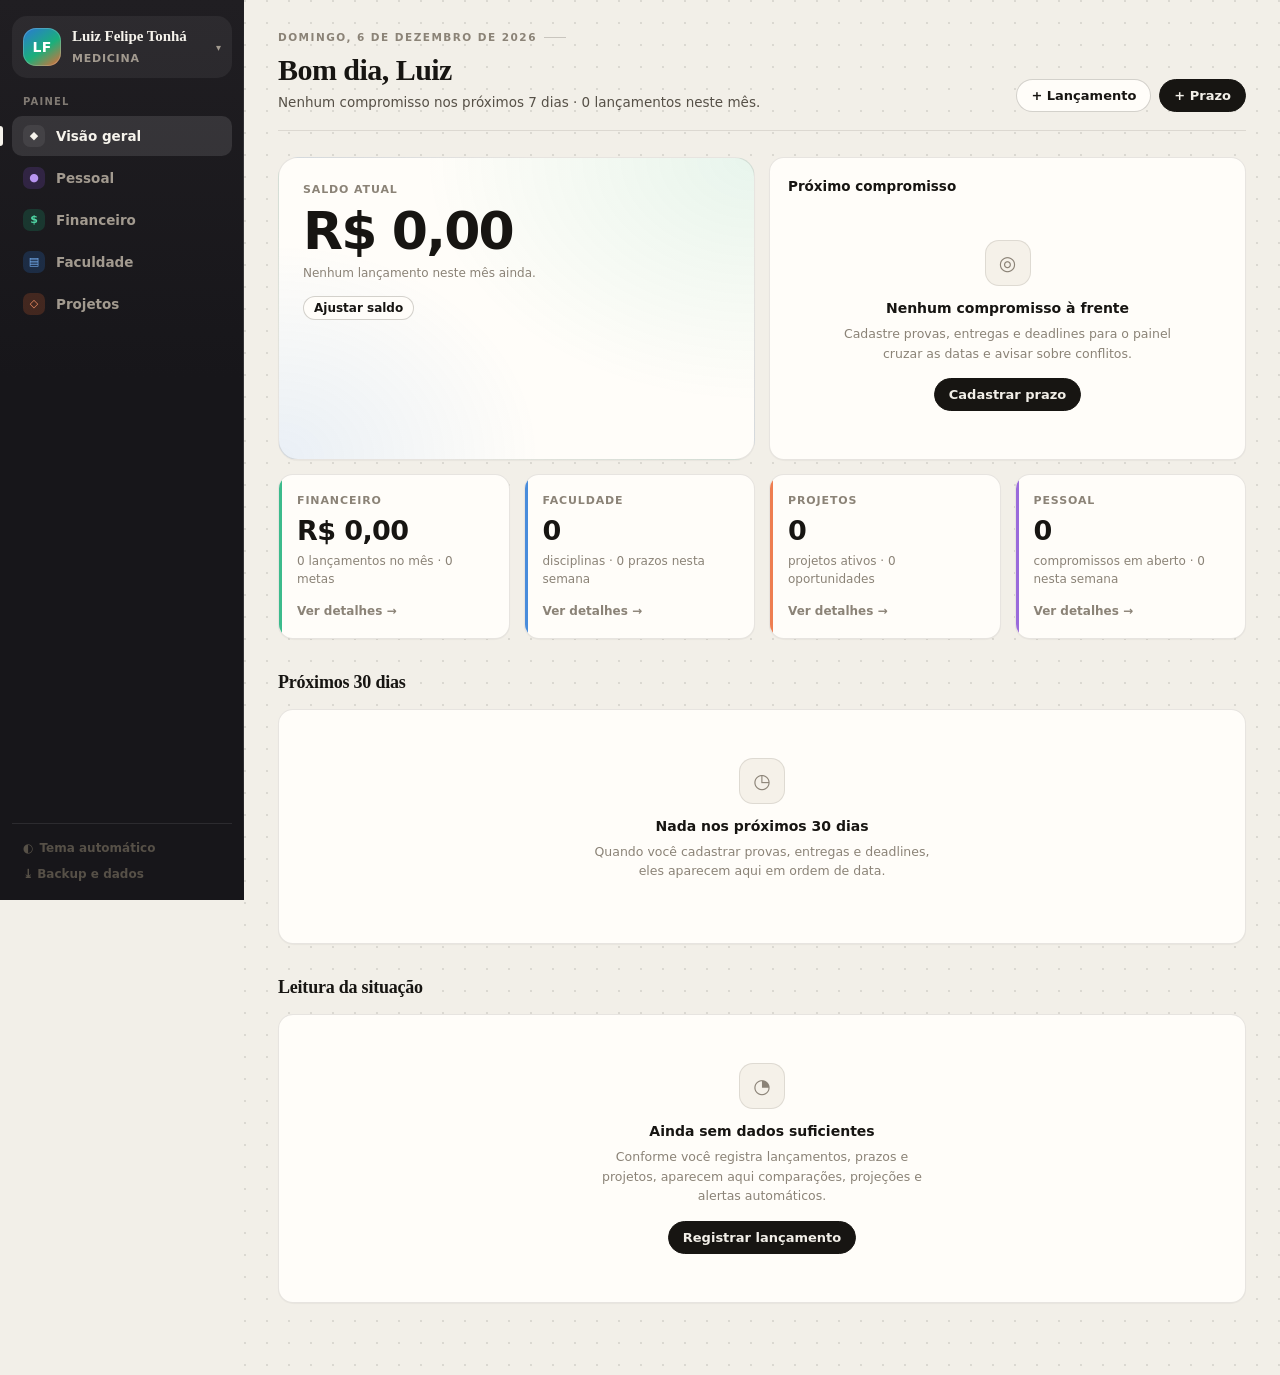
==== commit 95bb2469: "Contas/cartões individuais, investimentos, Drive nas disciplinas e pilar Pessoal Quatro pedidos inde" ====
--- a/dashboard/index.html
+++ b/dashboard/index.html
@@ -42,7 +42,7 @@
           </section>
         </div>
 
-        <div class="grid g3" id="pilares"></div>
+        <div class="grid g4" id="pilares"></div>
 
         <section class="section">
           <div class="section-head">
--- a/dashboard/theme.css
+++ b/dashboard/theme.css
@@ -37,9 +37,11 @@
   --s-faculdade: #2a78d6;
   --s-projetos: #eb6834;
   --s-financeiro: #1baf7a;
+  --s-pessoal: #8952d6;
   --s-faculdade-wash: rgba(42, 120, 214, 0.10);
   --s-projetos-wash: rgba(235, 104, 52, 0.10);
   --s-financeiro-wash: rgba(27, 175, 122, 0.10);
+  --s-pessoal-wash: rgba(137, 82, 214, 0.10);
 
   /* Status (reservado — nunca usado como série) */
   --st-good: #0ca30c;
@@ -94,9 +96,11 @@
     --s-faculdade: #4d92e8;
     --s-projetos: #f0763f;
     --s-financeiro: #23bd85;
+    --s-pessoal: #a479e8;
     --s-faculdade-wash: rgba(77, 146, 232, 0.16);
     --s-projetos-wash: rgba(240, 118, 63, 0.16);
     --s-financeiro-wash: rgba(35, 189, 133, 0.16);
+    --s-pessoal-wash: rgba(164, 121, 232, 0.16);
 
     --st-good-wash: rgba(12, 163, 12, 0.18);
     --st-warning-wash: rgba(250, 178, 25, 0.18);
@@ -137,9 +141,11 @@
   --s-faculdade: #4d92e8;
   --s-projetos: #f0763f;
   --s-financeiro: #23bd85;
+  --s-pessoal: #a479e8;
   --s-faculdade-wash: rgba(77, 146, 232, 0.16);
   --s-projetos-wash: rgba(240, 118, 63, 0.16);
   --s-financeiro-wash: rgba(35, 189, 133, 0.16);
+  --s-pessoal-wash: rgba(164, 121, 232, 0.16);
 
   --st-good-wash: rgba(12, 163, 12, 0.18);
   --st-warning-wash: rgba(250, 178, 25, 0.18);
@@ -312,6 +318,7 @@
 .nav-item.active:has(.nav-icon.financeiro)::before { background: var(--s-financeiro); }
 .nav-item.active:has(.nav-icon.faculdade)::before { background: var(--s-faculdade); }
 .nav-item.active:has(.nav-icon.projetos)::before { background: var(--s-projetos); }
+.nav-item.active:has(.nav-icon.pessoal)::before { background: var(--s-pessoal); }
 
 .nav-icon {
   width: 22px;
@@ -330,9 +337,11 @@
 .nav-icon.financeiro { background: rgba(27, 175, 122, 0.20); color: #4fd6a4; }
 .nav-icon.faculdade { background: rgba(42, 120, 214, 0.22); color: #77b1f5; }
 .nav-icon.projetos { background: rgba(235, 104, 52, 0.20); color: #f79267; }
+.nav-icon.pessoal { background: rgba(137, 82, 214, 0.20); color: #b895f0; }
 .nav-item.active .nav-icon.financeiro { color: #4fd6a4; }
 .nav-item.active .nav-icon.faculdade { color: #77b1f5; }
 .nav-item.active .nav-icon.projetos { color: #f79267; }
+.nav-item.active .nav-icon.pessoal { color: #b895f0; }
 
 .nav-label { overflow: hidden; text-overflow: ellipsis; white-space: nowrap; flex: 1; }
 
@@ -449,6 +458,7 @@
 .eyebrow.financeiro { color: var(--success-text); }
 .eyebrow.faculdade { color: var(--s-faculdade); }
 .eyebrow.projetos { color: var(--s-projetos); }
+.eyebrow.pessoal { color: var(--s-pessoal); }
 
 /* ------------------------------- Buttons -------------------------------- */
 
@@ -520,6 +530,7 @@
 .card.tinted.financeiro { --tint: var(--s-financeiro); }
 .card.tinted.faculdade { --tint: var(--s-faculdade); }
 .card.tinted.projetos { --tint: var(--s-projetos); }
+.card.tinted.pessoal { --tint: var(--s-pessoal); }
 
 .card-head {
   display: flex;
@@ -536,6 +547,7 @@
 .swatch.faculdade { background: var(--s-faculdade); }
 .swatch.projetos { background: var(--s-projetos); }
 .swatch.financeiro { background: var(--s-financeiro); }
+.swatch.pessoal { background: var(--s-pessoal); }
 
 /* Cartão clicável de pilar */
 .pillar {
@@ -556,6 +568,7 @@
 .pillar.financeiro { --tint: var(--s-financeiro); }
 .pillar.faculdade { --tint: var(--s-faculdade); }
 .pillar.projetos { --tint: var(--s-projetos); }
+.pillar.pessoal { --tint: var(--s-pessoal); }
 .pillar:hover { border-color: var(--border-strong); transform: translateY(-2px); box-shadow: var(--shadow-lift); }
 .pillar .arrow { color: var(--ink-muted); font-size: 12px; margin-top: 14px; font-weight: 600; }
 .pillar:hover .arrow { color: var(--ink); }
@@ -670,6 +683,7 @@
 .badge.faculdade { background: var(--s-faculdade-wash); color: var(--s-faculdade); }
 .badge.projetos { background: var(--s-projetos-wash); color: var(--s-projetos); }
 .badge.financeiro { background: var(--s-financeiro-wash); color: var(--success-text); }
+.badge.pessoal { background: var(--s-pessoal-wash); color: var(--s-pessoal); }
 
 /* Urgência — sempre com rótulo textual, nunca só cor */
 .badge.atrasado { background: var(--st-critical-wash); color: var(--st-critical); }
